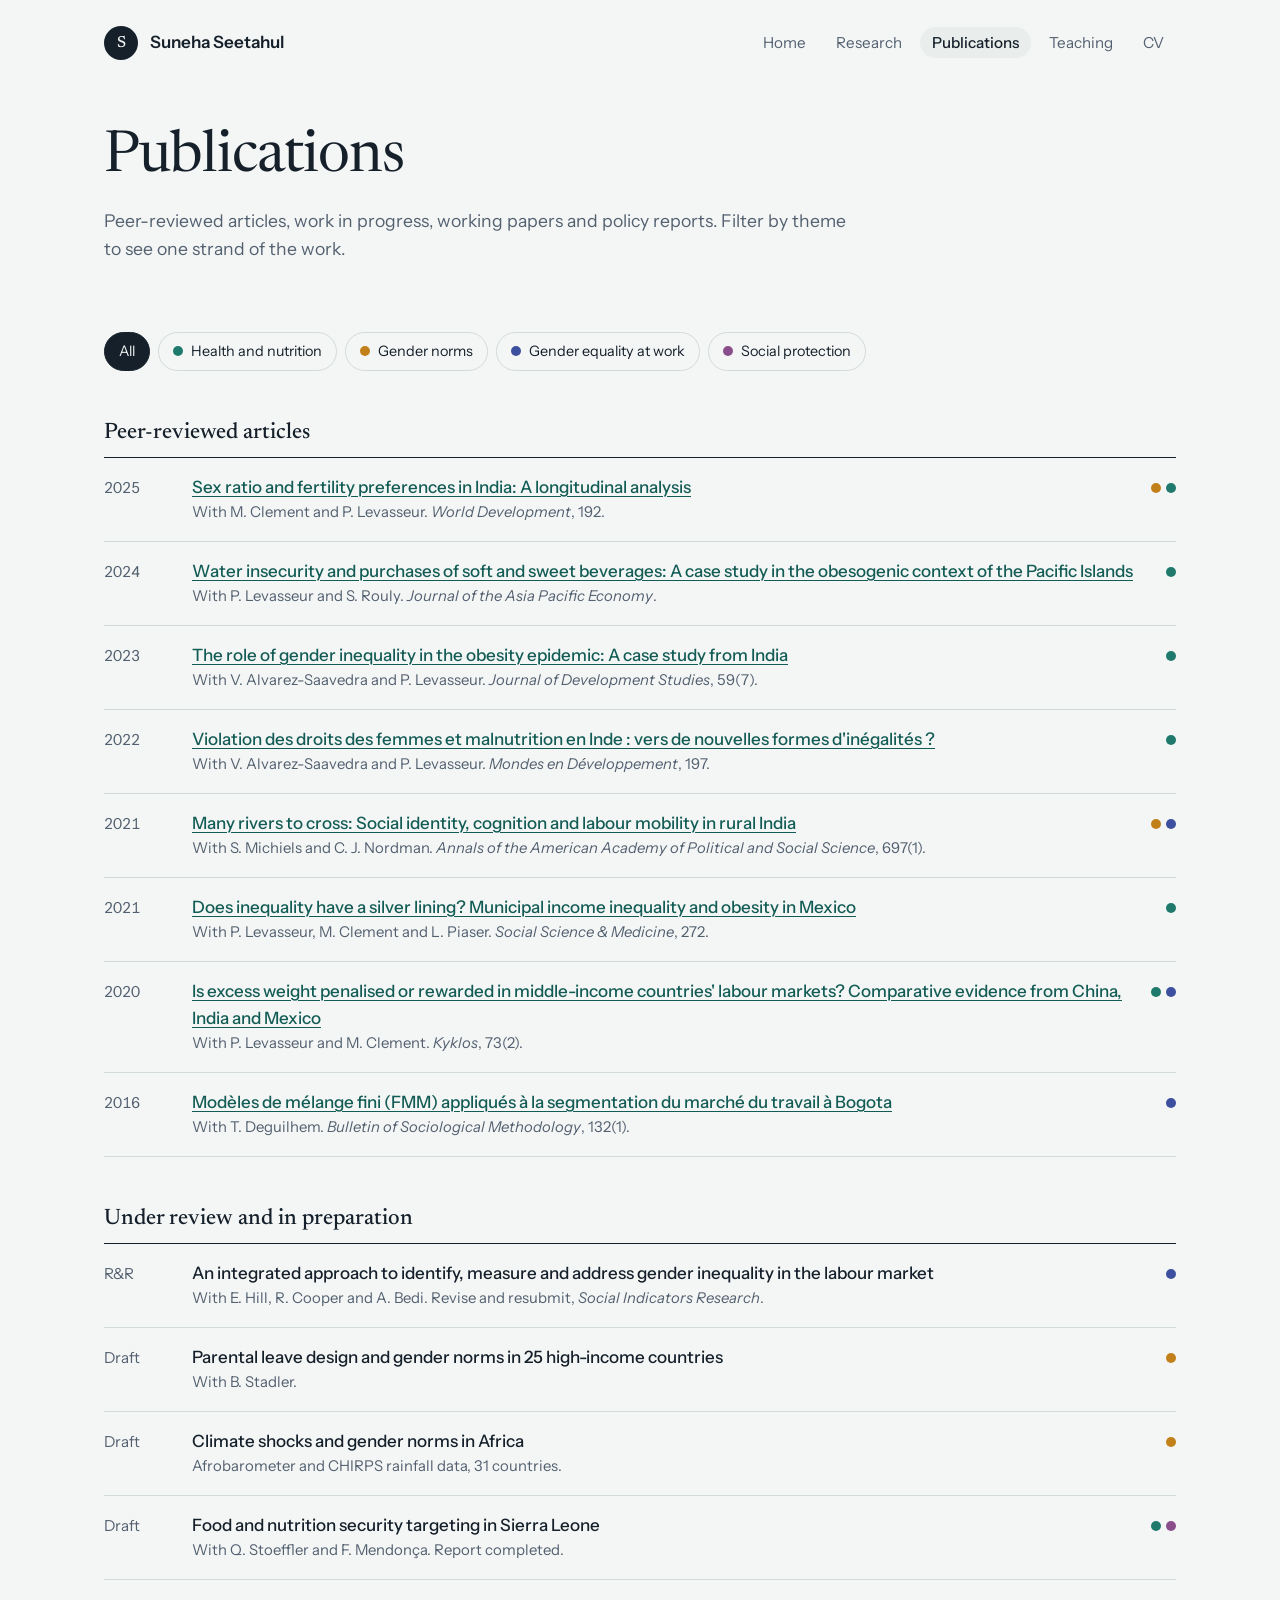
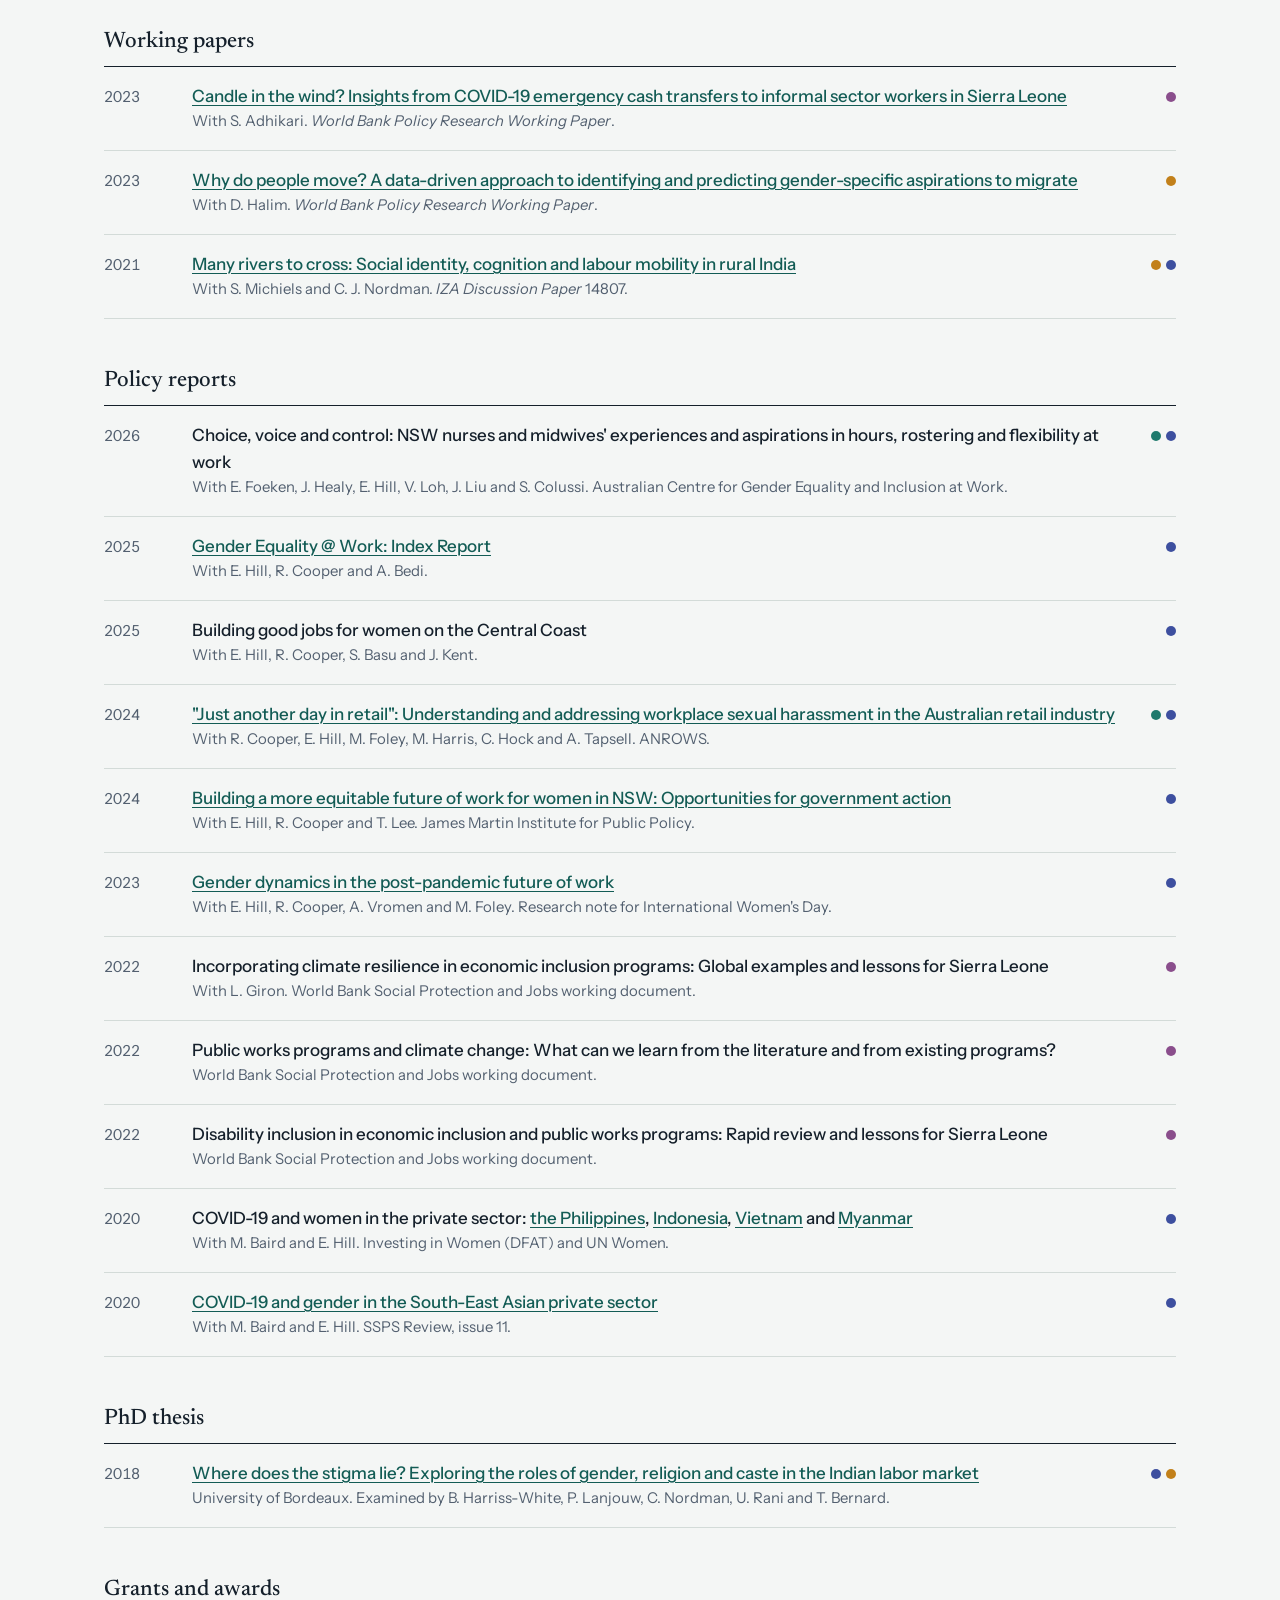
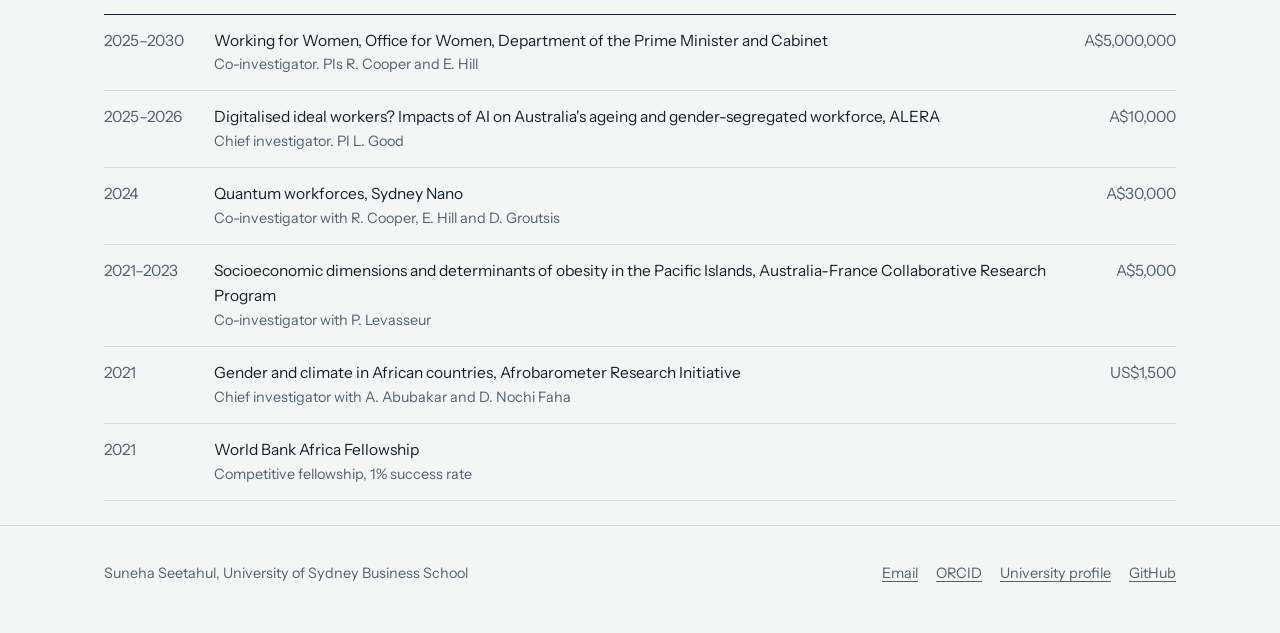
==== publications.html @ df7c5319 "Add files via upload" ====
<!doctype html>
<html lang="en-AU">
<head>
<meta charset="utf-8">
<meta name="viewport" content="width=device-width, initial-scale=1">
<title>Publications · Suneha Seetahul</title>
<meta name="description" content="Publications, working papers, policy reports and grants by Suneha Seetahul.">
<link rel="preconnect" href="https://fonts.googleapis.com">
<link rel="preconnect" href="https://fonts.gstatic.com" crossorigin>
<link href="https://fonts.googleapis.com/css2?family=Instrument+Sans:wght@400;500;600&family=Newsreader:opsz,wght@6..72,400;6..72,500&display=swap" rel="stylesheet">
<link rel="stylesheet" href="style.css">
</head>
<body>
<a class="skip" href="#main">Skip to content</a>

<header class="site">
  <div class="wrap">
    <a class="brand" href="index.html"><span class="mark">S</span>Suneha Seetahul</a>
    <nav class="main" aria-label="Main">
      <ul>
        <li><a href="index.html">Home</a></li>
        <li><a href="research.html">Research</a></li>
        <li><a href="publications.html" aria-current="page">Publications</a></li>
        <li><a href="teaching.html">Teaching</a></li>
        <li><a href="cv.pdf">CV</a></li>
      </ul>
    </nav>
  </div>
</header>

<main id="main">
  <div class="wrap page-head">
    <h1 class="display">Publications</h1>
    <p class="lede">Peer-reviewed articles, work in progress, working papers and policy reports. Filter by theme to see one strand of the work.</p>
  </div>

  <div class="wrap">
    <div class="filters pub-filter" role="group" aria-label="Filter publications by theme">
      <button type="button" data-theme="all" aria-pressed="true">All</button>
      <button type="button" class="t-health" data-theme="health" aria-pressed="false"><span class="theme-dot"></span>Health and nutrition</button>
      <button type="button" class="t-norms" data-theme="norms" aria-pressed="false"><span class="theme-dot"></span>Gender norms</button>
      <button type="button" class="t-work" data-theme="work" aria-pressed="false"><span class="theme-dot"></span>Gender equality at work</button>
      <button type="button" class="t-protection" data-theme="protection" aria-pressed="false"><span class="theme-dot"></span>Social protection</button>
    </div>

    <div class="pubgroup">
      <h2>Peer-reviewed articles</h2>
      <ol class="pubs">
        <li data-themes="norms health"><span class="yr">2025</span><span><a class="title" href="https://doi.org/10.1016/j.worlddev.2025.107046">Sex ratio and fertility preferences in India: A longitudinal analysis</a><span class="meta">With M. Clement and P. Levasseur. <span class="venue">World Development</span>, 192.</span></span><span class="tdots"></span></li>
        <li data-themes="health"><span class="yr">2024</span><span><a class="title" href="https://doi.org/10.1080/13547860.2024.2424652">Water insecurity and purchases of soft and sweet beverages: A case study in the obesogenic context of the Pacific Islands</a><span class="meta">With P. Levasseur and S. Rouly. <span class="venue">Journal of the Asia Pacific Economy</span>.</span></span><span class="tdots"></span></li>
        <li data-themes="health"><span class="yr">2023</span><span><a class="title" href="https://doi.org/10.1080/00220388.2023.2191778">The role of gender inequality in the obesity epidemic: A case study from India</a><span class="meta">With V. Alvarez-Saavedra and P. Levasseur. <span class="venue">Journal of Development Studies</span>, 59(7).</span></span><span class="tdots"></span></li>
        <li data-themes="health"><span class="yr">2022</span><span><a class="title" href="https://www.cairn.info/revue-mondes-en-developpement-2022-1-page-41.html">Violation des droits des femmes et malnutrition en Inde : vers de nouvelles formes d'inégalités ?</a><span class="meta">With V. Alvarez-Saavedra and P. Levasseur. <span class="venue">Mondes en Développement</span>, 197.</span></span><span class="tdots"></span></li>
        <li data-themes="norms work"><span class="yr">2021</span><span><a class="title" href="https://journals.sagepub.com/doi/full/10.1177/00027162211055990">Many rivers to cross: Social identity, cognition and labour mobility in rural India</a><span class="meta">With S. Michiels and C. J. Nordman. <span class="venue">Annals of the American Academy of Political and Social Science</span>, 697(1).</span></span><span class="tdots"></span></li>
        <li data-themes="health"><span class="yr">2021</span><span><a class="title" href="https://doi.org/10.1016/j.socscimed.2021.113710">Does inequality have a silver lining? Municipal income inequality and obesity in Mexico</a><span class="meta">With P. Levasseur, M. Clement and L. Piaser. <span class="venue">Social Science &amp; Medicine</span>, 272.</span></span><span class="tdots"></span></li>
        <li data-themes="health work"><span class="yr">2020</span><span><a class="title" href="https://doi.org/10.1111/kykl.12220">Is excess weight penalised or rewarded in middle-income countries' labour markets? Comparative evidence from China, India and Mexico</a><span class="meta">With P. Levasseur and M. Clement. <span class="venue">Kyklos</span>, 73(2).</span></span><span class="tdots"></span></li>
        <li data-themes="work"><span class="yr">2016</span><span><a class="title" href="https://journals.sagepub.com/doi/full/10.1177/0759106316662589">Modèles de mélange fini (FMM) appliqués à la segmentation du marché du travail à Bogota</a><span class="meta">With T. Deguilhem. <span class="venue">Bulletin of Sociological Methodology</span>, 132(1).</span></span><span class="tdots"></span></li>
      </ol>
    </div>

    <div class="pubgroup">
      <h2>Under review and in preparation</h2>
      <ol class="pubs">
        <li data-themes="work"><span class="yr">R&amp;R</span><span><span class="title">An integrated approach to identify, measure and address gender inequality in the labour market</span><span class="meta">With E. Hill, R. Cooper and A. Bedi. Revise and resubmit, <span class="venue">Social Indicators Research</span>.</span></span><span class="tdots"></span></li>
        <li data-themes="norms"><span class="yr">Draft</span><span><span class="title">Parental leave design and gender norms in 25 high-income countries</span><span class="meta">With B. Stadler.</span></span><span class="tdots"></span></li>
        <li data-themes="norms"><span class="yr">Draft</span><span><span class="title">Climate shocks and gender norms in Africa</span><span class="meta">Afrobarometer and CHIRPS rainfall data, 31 countries.</span></span><span class="tdots"></span></li>
        <li data-themes="health protection"><span class="yr">Draft</span><span><span class="title">Food and nutrition security targeting in Sierra Leone</span><span class="meta">With Q. Stoeffler and F. Mendonça. Report completed.</span></span><span class="tdots"></span></li>
      </ol>
    </div>

    <div class="pubgroup">
      <h2>Working papers</h2>
      <ol class="pubs">
        <li data-themes="protection"><span class="yr">2023</span><span><a class="title" href="https://openknowledge.worldbank.org/handle/10986/39269">Candle in the wind? Insights from COVID-19 emergency cash transfers to informal sector workers in Sierra Leone</a><span class="meta">With S. Adhikari. <span class="venue">World Bank Policy Research Working Paper</span>.</span></span><span class="tdots"></span></li>
        <li data-themes="norms"><span class="yr">2023</span><span><a class="title" href="https://openknowledge.worldbank.org/handle/10986/39335">Why do people move? A data-driven approach to identifying and predicting gender-specific aspirations to migrate</a><span class="meta">With D. Halim. <span class="venue">World Bank Policy Research Working Paper</span>.</span></span><span class="tdots"></span></li>
        <li data-themes="norms work"><span class="yr">2021</span><span><a class="title" href="https://www.iza.org/publications/dp/14807">Many rivers to cross: Social identity, cognition and labour mobility in rural India</a><span class="meta">With S. Michiels and C. J. Nordman. <span class="venue">IZA Discussion Paper</span> 14807.</span></span><span class="tdots"></span></li>
      </ol>
    </div>

    <div class="pubgroup">
      <h2>Policy reports</h2>
      <ol class="pubs">
        <li data-themes="health work"><span class="yr">2026</span><span><span class="title">Choice, voice and control: NSW nurses and midwives' experiences and aspirations in hours, rostering and flexibility at work</span><span class="meta">With E. Foeken, J. Healy, E. Hill, V. Loh, J. Liu and S. Colussi. Australian Centre for Gender Equality and Inclusion at Work.</span></span><span class="tdots"></span></li>
        <li data-themes="work"><span class="yr">2025</span><span><a class="title" href="https://doi.org/10.25910/e34w-8860">Gender Equality @ Work: Index Report</a><span class="meta">With E. Hill, R. Cooper and A. Bedi.</span></span><span class="tdots"></span></li>
        <li data-themes="work"><span class="yr">2025</span><span><span class="title">Building good jobs for women on the Central Coast</span><span class="meta">With E. Hill, R. Cooper, S. Basu and J. Kent.</span></span><span class="tdots"></span></li>
        <li data-themes="health work"><span class="yr">2024</span><span><a class="title" href="https://www.anrows.org.au/publication/just-another-day-in-retail-understanding-and-addressing-workplace-sexual-harassment-in-the-australian-retail-industry/">"Just another day in retail": Understanding and addressing workplace sexual harassment in the Australian retail industry</a><span class="meta">With R. Cooper, E. Hill, M. Foley, M. Harris, C. Hock and A. Tapsell. ANROWS.</span></span><span class="tdots"></span></li>
        <li data-themes="work"><span class="yr">2024</span><span><a class="title" href="https://jmi.org.au/wp-content/uploads/2024/03/Building-a-more-equitable-future-of-work-for-women-in-NSW.pdf">Building a more equitable future of work for women in NSW: Opportunities for government action</a><span class="meta">With E. Hill, R. Cooper and T. Lee. James Martin Institute for Public Policy.</span></span><span class="tdots"></span></li>
        <li data-themes="work"><span class="yr">2023</span><span><a class="title" href="https://ses.library.usyd.edu.au/handle/2123/30078.2">Gender dynamics in the post-pandemic future of work</a><span class="meta">With E. Hill, R. Cooper, A. Vromen and M. Foley. Research note for International Women's Day.</span></span><span class="tdots"></span></li>
        <li data-themes="protection"><span class="yr">2022</span><span><span class="title">Incorporating climate resilience in economic inclusion programs: Global examples and lessons for Sierra Leone</span><span class="meta">With L. Giron. World Bank Social Protection and Jobs working document.</span></span><span class="tdots"></span></li>
        <li data-themes="protection"><span class="yr">2022</span><span><span class="title">Public works programs and climate change: What can we learn from the literature and from existing programs?</span><span class="meta">World Bank Social Protection and Jobs working document.</span></span><span class="tdots"></span></li>
        <li data-themes="protection"><span class="yr">2022</span><span><span class="title">Disability inclusion in economic inclusion and public works programs: Rapid review and lessons for Sierra Leone</span><span class="meta">World Bank Social Protection and Jobs working document.</span></span><span class="tdots"></span></li>
        <li data-themes="work"><span class="yr">2020</span><span><span class="title">COVID-19 and women in the private sector: <a href="https://investinginwomen.asia/wp-content/uploads/2020/08/20200728-IW_UNW-Philippines-report_Final.pdf">the Philippines</a>, <a href="https://investinginwomen.asia/wp-content/uploads/2020/08/IW_UNW-Indonesia-report_Final.pdf">Indonesia</a>, <a href="https://investinginwomen.asia/wp-content/uploads/2020/08/IW-Vietnam-report_FinalV2_7AUG.pdf">Vietnam</a> and <a href="https://investinginwomen.asia/wp-content/uploads/2020/08/20200826-IW_UNW-Myanmar-report_Final.pdf">Myanmar</a></span><span class="meta">With M. Baird and E. Hill. Investing in Women (DFAT) and UN Women.</span></span><span class="tdots"></span></li>
        <li data-themes="work"><span class="yr">2020</span><span><a class="title" href="https://www.sydney.edu.au/content/dam/corporate/documents/faculty-of-arts-and-social-sciences/schools/ssps/ssps_magazine_issue_11_2020.pdf">COVID-19 and gender in the South-East Asian private sector</a><span class="meta">With M. Baird and E. Hill. SSPS Review, issue 11.</span></span><span class="tdots"></span></li>
      </ol>
    </div>

    <div class="pubgroup">
      <h2>PhD thesis</h2>
      <ol class="pubs">
        <li data-themes="work norms"><span class="yr">2018</span><span><a class="title" href="https://tel.archives-ouvertes.fr/tel-02076981/document">Where does the stigma lie? Exploring the roles of gender, religion and caste in the Indian labor market</a><span class="meta">University of Bordeaux. Examined by B. Harriss-White, P. Lanjouw, C. Nordman, U. Rani and T. Bernard.</span></span><span class="tdots"></span></li>
      </ol>
    </div>

    <div class="pubgroup" id="grants">
      <h2>Grants and awards</h2>
      <table class="grants">
        <tbody>
          <tr><td class="yr">2025–2030</td><td>Working for Women, Office for Women, Department of the Prime Minister and Cabinet<span class="role">Co-investigator. PIs R. Cooper and E. Hill</span></td><td>A$5,000,000</td></tr>
          <tr><td class="yr">2025–2026</td><td>Digitalised ideal workers? Impacts of AI on Australia's ageing and gender-segregated workforce, ALERA<span class="role">Chief investigator. PI L. Good</span></td><td>A$10,000</td></tr>
          <tr><td class="yr">2024</td><td>Quantum workforces, Sydney Nano<span class="role">Co-investigator with R. Cooper, E. Hill and D. Groutsis</span></td><td>A$30,000</td></tr>
          <tr><td class="yr">2021–2023</td><td>Socioeconomic dimensions and determinants of obesity in the Pacific Islands, Australia-France Collaborative Research Program<span class="role">Co-investigator with P. Levasseur</span></td><td>A$5,000</td></tr>
          <tr><td class="yr">2021</td><td>Gender and climate in African countries, Afrobarometer Research Initiative<span class="role">Chief investigator with A. Abubakar and D. Nochi Faha</span></td><td>US$1,500</td></tr>
          <tr><td class="yr">2021</td><td>World Bank Africa Fellowship<span class="role">Competitive fellowship, 1% success rate</span></td><td></td></tr>
        </tbody>
      </table>
    </div>
  </div>
</main>

<footer class="site">
  <div class="wrap">
    <span>Suneha Seetahul, University of Sydney Business School</span>
    <ul>
      <li><a href="mailto:suneha.seetahul@sydney.edu.au">Email</a></li>
      <li><a href="https://orcid.org/0000-0003-4393-0550">ORCID</a></li>
      <li><a href="https://profiles.sydney.edu.au/suneha.seetahul/">University profile</a></li>
      <li><a href="https://github.com/sunehaseetahul">GitHub</a></li>
    </ul>
  </div>
</footer>

<script>
(function () {
  document.querySelectorAll("ol.pubs li").forEach(function (li) {
    var box = li.querySelector(".tdots");
    (li.getAttribute("data-themes") || "").split(" ").forEach(function (t) {
      if (!t) return;
      var d = document.createElement("span");
      d.className = "theme-dot t-" + t;
      d.title = t;
      box.appendChild(d);
    });
  });
  var buttons = document.querySelectorAll(".pub-filter button");
  buttons.forEach(function (b) {
    b.addEventListener("click", function () {
      var theme = b.getAttribute("data-theme");
      buttons.forEach(function (o) { o.setAttribute("aria-pressed", String(o === b)); });
      document.querySelectorAll("ol.pubs li").forEach(function (li) {
        var show = theme === "all" || (" " + li.getAttribute("data-themes") + " ").indexOf(" " + theme + " ") > -1;
        li.hidden = !show;
      });
      document.querySelectorAll(".pubgroup").forEach(function (g) {
        var list = g.querySelector("ol.pubs");
        if (!list) return;
        g.hidden = !list.querySelector("li:not([hidden])");
      });
    });
  });
})();
</script>
</body>
</html>
---- style.css ----
/* Suneha Seetahul: shared styles */
:root {
  --paper: #F4F6F5;
  --paper-2: #E9EEEC;
  --ink: #15202B;
  --slate: #536070;
  --rule: #D3DBD8;
  --land: #DCE3E0;
  --land-hi: #C6D3CE;
  --link: #135C55;
  --health: #1F7A6D;
  --norms: #C2801A;
  --work: #3D4F9F;
  --protection: #8A4E8C;
  --serif: "Newsreader", Georgia, serif;
  --sans: "Instrument Sans", system-ui, sans-serif;
  color-scheme: light;
}
@media (prefers-color-scheme: dark) {
  :root:not([data-theme="light"]) {
    --paper: #10171C;
    --paper-2: #18232A;
    --ink: #E5ECEA;
    --slate: #9AA8AF;
    --rule: #2A373E;
    --land: #223038;
    --land-hi: #2E4048;
    --link: #74C7BC;
    --health: #4FB3A3;
    --norms: #E3A64A;
    --work: #8C9DE6;
    --protection: #C08AC2;
    color-scheme: dark;
  }
}

* { box-sizing: border-box; }
html { scroll-behavior: smooth; }
@media (prefers-reduced-motion: reduce) { html { scroll-behavior: auto; } }
body {
  margin: 0;
  background: var(--paper);
  color: var(--ink);
  font: 400 1.0625rem/1.6 var(--sans);
  -webkit-font-smoothing: antialiased;
}
img { max-width: 100%; display: block; }
a { color: var(--link); text-underline-offset: 3px; text-decoration-thickness: 1px; }
a:hover { text-decoration-thickness: 2px; }
:focus-visible { outline: 2px solid var(--link); outline-offset: 3px; border-radius: 2px; }
.wrap { max-width: 1120px; margin: 0 auto; padding-left: 24px; padding-right: 24px; }
.skip { position: absolute; left: -999px; }
.skip:focus { left: 16px; top: 12px; background: var(--paper); padding: 6px 10px; z-index: 10; }

/* Header */
header.site { padding-top: 26px; padding-bottom: 26px; }
header.site .wrap { display: flex; justify-content: space-between; align-items: center; gap: 16px; flex-wrap: wrap; }
.brand { display: flex; align-items: center; gap: 12px; color: var(--ink); text-decoration: none; font-weight: 600; }
.brand .mark {
  width: 34px; height: 34px; border-radius: 50%;
  display: grid; place-items: center;
  font: 500 1rem/1 var(--serif); color: var(--paper); background: var(--ink);
}
nav.main ul { list-style: none; margin: 0; padding: 0; display: flex; gap: 6px; flex-wrap: wrap; }
nav.main a {
  color: var(--slate); text-decoration: none; font-size: 0.95rem;
  padding: 6px 12px; border-radius: 999px;
}
nav.main a:hover { color: var(--ink); background: var(--paper-2); }
nav.main a[aria-current="page"] { color: var(--ink); background: var(--paper-2); font-weight: 500; }

/* Type */
h1, h2, h3 { margin: 0; }
.display {
  font: 400 clamp(2.1rem, 4.8vw, 3.6rem)/1.1 var(--serif);
  letter-spacing: -0.015em;
}
h2.section-title { font: 500 clamp(1.6rem, 2.6vw, 2.1rem)/1.2 var(--serif); letter-spacing: -0.01em; }
.lede { color: var(--slate); max-width: 62ch; margin: 10px 0 0; }
section.block { padding-top: 72px; padding-bottom: 72px; }
section.block + section.block { border-top: 1px solid var(--rule); }

/* Page head (inner pages) */
.page-head { padding-top: 40px; padding-bottom: 40px; }
.page-head .display { max-width: 22ch; }
.page-head .lede { margin-top: 18px; font-size: 1.1rem; }

/* Hero */
.hero { display: grid; grid-template-columns: minmax(0, 1.5fr) minmax(0, 1fr); gap: 56px; align-items: center; padding-top: 40px; padding-bottom: 56px; }
.hero .display { max-width: 19ch; }
.hero .intro { color: var(--slate); max-width: 58ch; margin: 26px 0 0; }
.hero .intro strong { color: var(--ink); font-weight: 500; }
.actions { display: flex; flex-wrap: wrap; gap: 12px; margin-top: 28px; }
.btn {
  display: inline-block; text-decoration: none; font-weight: 500; font-size: 0.95rem;
  padding: 10px 18px; border-radius: 999px; border: 1px solid var(--ink); color: var(--ink);
}
.btn.solid { background: var(--ink); color: var(--paper); }
.btn:hover { text-decoration: none; background: var(--paper-2); }
.btn.solid:hover { background: var(--link); border-color: var(--link); }

.portrait { position: relative; justify-self: end; width: 100%; max-width: 360px; }
.portrait .frame {
  aspect-ratio: 4 / 5; border-radius: 180px 180px 18px 18px; overflow: hidden;
  background: var(--paper-2); position: relative;
}
.portrait img { width: 100%; height: 100%; object-fit: cover; }
.portrait .fallback {
  position: absolute; inset: 0; display: grid; place-items: center;
  font: 400 5rem/1 var(--serif); color: var(--slate);
}
.portrait .tag {
  position: absolute; left: -22px; bottom: 28px; background: var(--paper); border: 1px solid var(--rule);
  border-radius: 12px; padding: 10px 14px; font-size: 0.85rem; line-height: 1.4; max-width: 230px;
  box-shadow: 0 8px 24px -12px rgba(21, 32, 43, 0.35);
}
.portrait .tag b { display: block; font-weight: 600; }

/* Theme keys */
.theme-dot { width: 10px; height: 10px; border-radius: 50%; display: inline-block; flex: none; }
.t-health { --c: var(--health); }
.t-norms { --c: var(--norms); }
.t-work { --c: var(--work); }
.t-protection { --c: var(--protection); }
.theme-dot { background: var(--c); }

/* Map */
.map-head { display: flex; justify-content: space-between; align-items: end; gap: 24px; flex-wrap: wrap; }
.filters { display: flex; flex-wrap: wrap; gap: 8px; margin-top: 28px; }
.filters button {
  font: inherit; font-size: 0.9rem; cursor: pointer; color: var(--ink);
  background: transparent; border: 1px solid var(--rule); border-radius: 999px;
  padding: 7px 14px; display: inline-flex; align-items: center; gap: 8px;
}
.filters button:hover { border-color: var(--c, var(--ink)); }
.filters button[aria-pressed="true"] { background: var(--c, var(--ink)); border-color: var(--c, var(--ink)); color: var(--paper); }
.filters button[aria-pressed="true"] .theme-dot { background: var(--paper); }

.map-wrap { position: relative; margin-top: 20px; }
.map { width: 100%; height: auto; display: block; overflow: visible; }
.map .land { fill: var(--land); }
.map .africa { fill: var(--land-hi); transition: fill .3s; }
.map[data-active="norms"] .africa { fill: color-mix(in srgb, var(--norms) 28%, var(--land)); }
.map .place { cursor: pointer; transition: opacity .25s; }
.map .place .core { fill: var(--c); stroke: var(--paper); stroke-width: 2; }
.map .place .ring { fill: none; stroke: var(--c2, transparent); stroke-width: 2.5; }
.map .place .halo { fill: var(--c); opacity: 0; transition: opacity .25s; }
.map .place:hover .halo, .map .place.is-selected .halo, .map .place:focus-visible .halo { opacity: .22; }
.map .place:focus-visible { outline: none; }
.map .place text { font: 500 12px var(--sans); fill: var(--ink); paint-order: stroke; stroke: var(--paper); stroke-width: 4px; stroke-linejoin: round; }
.map[data-active] .place:not(.on) { opacity: .18; }

.map-caption {
  display: grid; grid-template-columns: minmax(0, 1fr) auto; gap: 16px; align-items: start;
  border-top: 1px solid var(--ink); margin-top: 18px; padding-top: 16px; min-height: 96px;
}
.map-caption h3 { font: 500 1.3rem/1.25 var(--serif); }
.map-caption p { margin: 4px 0 0; color: var(--slate); max-width: 70ch; }
.map-caption .tags { display: flex; gap: 6px; flex-wrap: wrap; justify-content: end; }
.chip { font-size: 0.8rem; padding: 2px 10px; border-radius: 999px; background: color-mix(in srgb, var(--c) 16%, transparent); color: var(--ink); white-space: nowrap; }

/* Theme list (home) */
.themes { display: grid; grid-template-columns: repeat(2, minmax(0, 1fr)); gap: 0 48px; margin-top: 36px; }
.themes a.theme {
  display: grid; grid-template-columns: 6px 1fr; gap: 18px; padding: 22px 0;
  border-top: 1px solid var(--rule); text-decoration: none; color: var(--ink);
}
.themes a.theme .bar { background: var(--c); border-radius: 3px; }
.themes a.theme h3 { font: 500 1.3rem/1.25 var(--serif); }
.themes a.theme p { margin: 6px 0 0; color: var(--slate); font-size: 0.97rem; }
.themes a.theme:hover h3 { color: var(--c); }

/* Figures strip */
.figures { display: grid; grid-template-columns: repeat(4, minmax(0, 1fr)); gap: 32px; margin-top: 36px; }
.figures div { border-top: 2px solid var(--ink); padding-top: 14px; }
.figures b { display: block; font: 400 2.4rem/1.05 var(--serif); letter-spacing: -0.01em; }
.figures span { display: block; color: var(--slate); font-size: 0.93rem; margin-top: 8px; }

/* Impact */
.impact { display: grid; grid-template-columns: repeat(2, minmax(0, 1fr)); gap: 0 48px; margin-top: 28px; }
.impact div { padding: 18px 0; border-top: 1px solid var(--rule); }
.impact h3 { font-size: 1rem; font-weight: 600; }
.impact p { margin: 4px 0 0; color: var(--slate); font-size: 0.97rem; }

/* Research page */
.rtheme { display: grid; grid-template-columns: 320px minmax(0, 1fr); gap: 48px; padding-top: 56px; padding-bottom: 56px; border-top: 1px solid var(--rule); scroll-margin-top: 20px; }
.rtheme .side { position: sticky; top: 24px; align-self: start; }
.rtheme .label { display: flex; align-items: center; gap: 10px; color: var(--c); font-weight: 600; font-size: 0.92rem; }
.rtheme h2 { font: 500 1.75rem/1.2 var(--serif); margin-top: 10px; }
.rtheme .question { color: var(--slate); margin: 12px 0 0; }
.rtheme .places { margin-top: 14px; font-size: 0.9rem; color: var(--slate); }
.rtheme .desc { margin: 0 0 24px; max-width: 64ch; }

ul.works { list-style: none; margin: 0; padding: 0; }
ul.works li { padding: 14px 0 14px 18px; border-left: 2px solid var(--rule); position: relative; }
ul.works li:hover { border-left-color: var(--c); }
.wt { font-weight: 500; display: block; }
.wt a { color: var(--ink); text-decoration: none; }
.wt a:hover { color: var(--link); text-decoration: underline; }
.wm { color: var(--slate); font-size: 0.93rem; display: block; }
.status {
  display: inline-block; font-size: 0.78rem; font-weight: 500; color: var(--ink);
  background: color-mix(in srgb, var(--c, var(--link)) 16%, transparent);
  padding: 1px 9px; border-radius: 999px; margin-left: 6px; vertical-align: 2px; white-space: nowrap;
}

/* Publications */
.pubgroup { margin-top: 48px; }
.pubgroup:first-child { margin-top: 0; }
.pubgroup h2 { font: 500 1.4rem/1.25 var(--serif); padding-bottom: 10px; border-bottom: 1px solid var(--ink); }
ol.pubs { list-style: none; margin: 0; padding: 0; }
ol.pubs li { display: grid; grid-template-columns: 70px minmax(0, 1fr) auto; gap: 18px; padding: 16px 0; border-bottom: 1px solid var(--rule); align-items: baseline; }
ol.pubs .yr { color: var(--slate); font-variant-numeric: tabular-nums; font-size: 0.95rem; }
ol.pubs .title { font-weight: 500; }
ol.pubs .meta { display: block; color: var(--slate); font-size: 0.93rem; }
ol.pubs .venue { font-style: italic; }
ol.pubs .tdots { display: flex; gap: 5px; padding-top: 6px; }
.pub-filter { display: flex; flex-wrap: wrap; gap: 8px; margin-bottom: 40px; }

/* Grants table */
table.grants { width: 100%; border-collapse: collapse; font-size: 0.97rem; }
table.grants td { padding: 14px 16px 14px 0; border-bottom: 1px solid var(--rule); vertical-align: top; }
table.grants td:last-child { padding-right: 0; text-align: right; white-space: nowrap; color: var(--slate); }
table.grants .yr { color: var(--slate); white-space: nowrap; width: 110px; }
table.grants .role { color: var(--slate); display: block; font-size: 0.9rem; }

/* Teaching */
.tgrid { display: grid; grid-template-columns: repeat(3, minmax(0, 1fr)); gap: 40px; }
.tgrid h2 { font: 500 1.35rem/1.25 var(--serif); padding-bottom: 10px; border-bottom: 1px solid var(--ink); margin-bottom: 6px; }
.tlist { list-style: none; margin: 0; padding: 0; }
.tlist li { padding: 14px 0; border-bottom: 1px solid var(--rule); }
.tlist b { font-weight: 500; display: block; }
.tlist span { color: var(--slate); font-size: 0.93rem; display: block; }

/* Footer */
footer.site { border-top: 1px solid var(--rule); padding-top: 36px; padding-bottom: 48px; margin-top: 24px; }
footer.site .wrap { display: flex; justify-content: space-between; gap: 24px; flex-wrap: wrap; color: var(--slate); font-size: 0.9rem; }
footer.site a { color: var(--slate); }
footer.site ul { list-style: none; margin: 0; padding: 0; display: flex; gap: 18px; flex-wrap: wrap; }

/* Responsive */
@media (max-width: 900px) {
  .hero { grid-template-columns: 1fr; gap: 40px; }
  .portrait { justify-self: start; max-width: 300px; }
  .rtheme { grid-template-columns: 1fr; gap: 20px; }
  .rtheme .side { position: static; }
  .themes, .impact { grid-template-columns: 1fr; }
  .figures { grid-template-columns: repeat(2, minmax(0, 1fr)); }
  .tgrid { grid-template-columns: 1fr; }
}
@media (max-width: 560px) {
  .wrap { padding-left: 16px; padding-right: 16px; }
  section.block { padding-top: 52px; padding-bottom: 52px; }
  .portrait .tag { left: 12px; }
  .map .place text { display: none; }
  .map .place .core { r: 13px; stroke-width: 3; }
  .map .place .ring { r: 19px; stroke-width: 4; }
  .map .place .halo { r: 30px; }
  .portrait { max-width: 220px; }
  .map-caption { grid-template-columns: 1fr; }
  .map-caption .tags { justify-content: start; }
  ol.pubs li { grid-template-columns: 1fr; gap: 4px; }
  ol.pubs .tdots { padding-top: 0; }
  table.grants td:last-child { white-space: normal; }
  table.grants .yr { width: auto; }
}
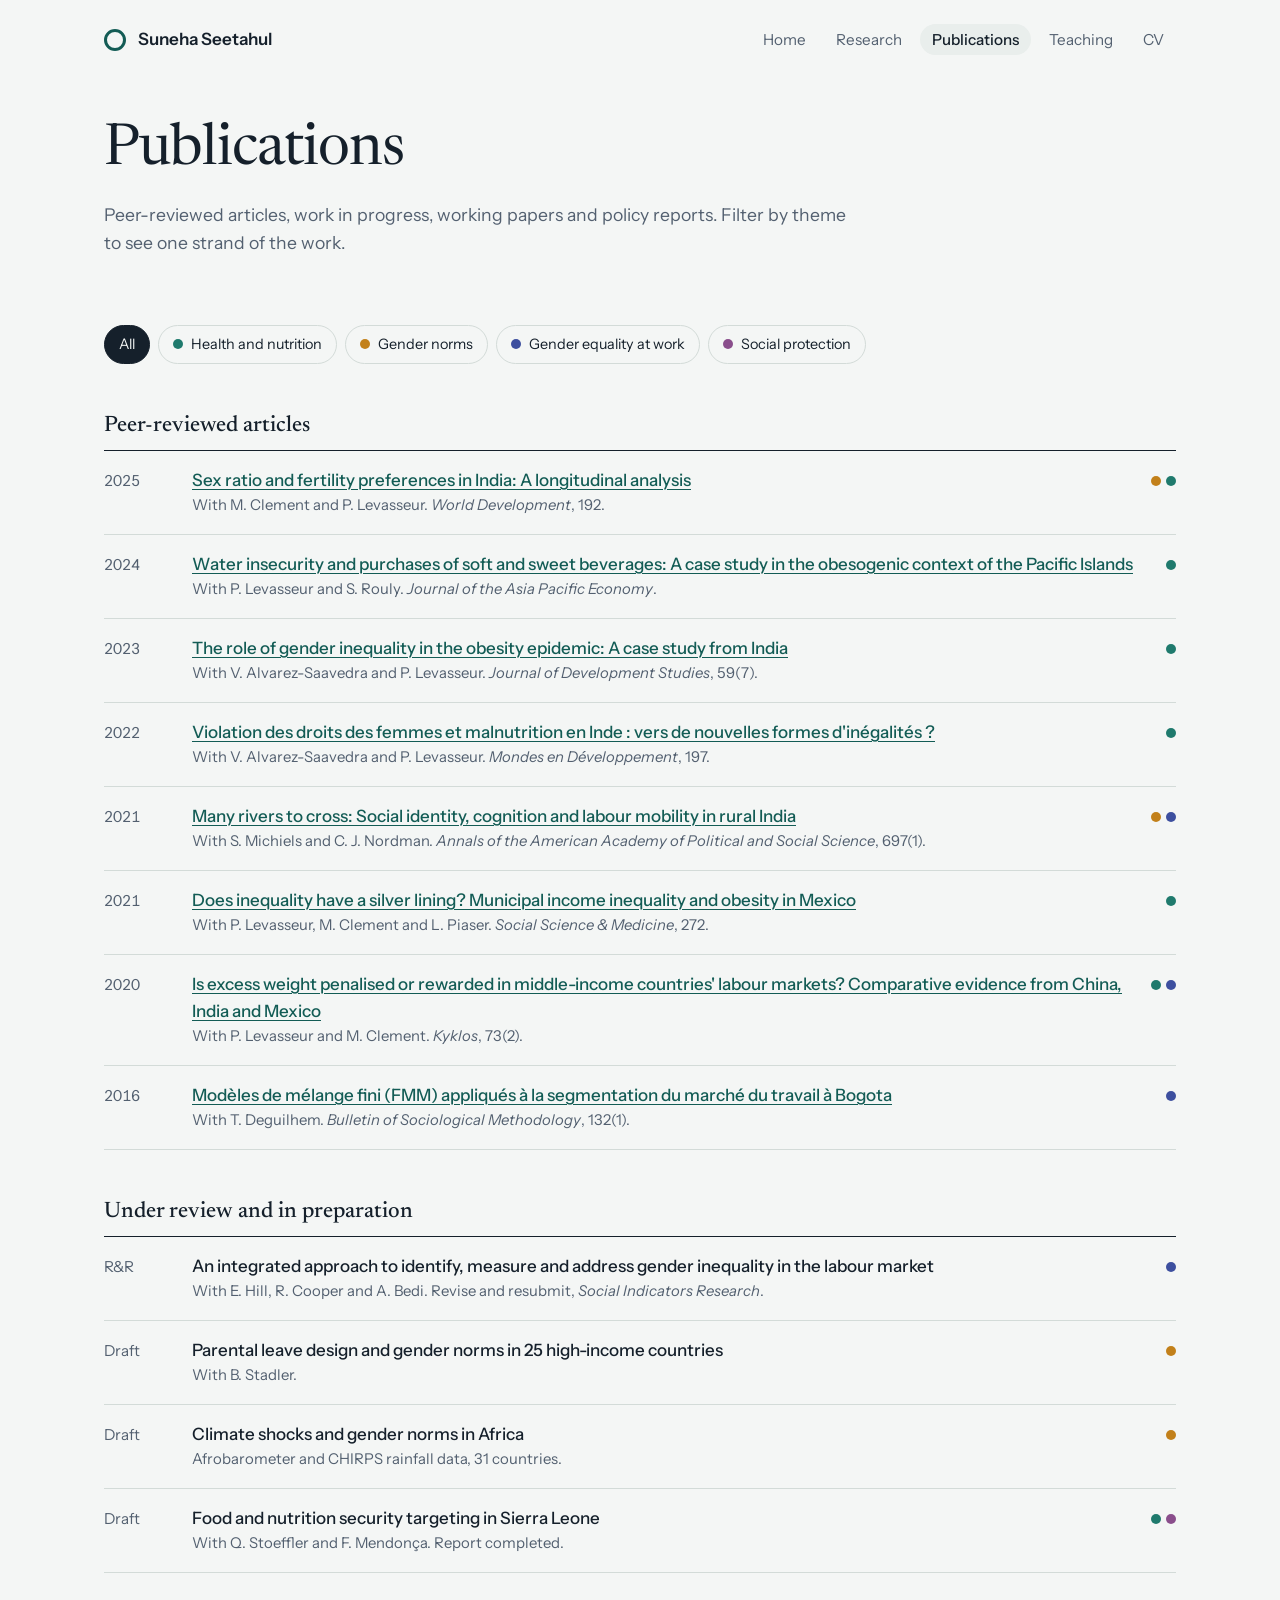
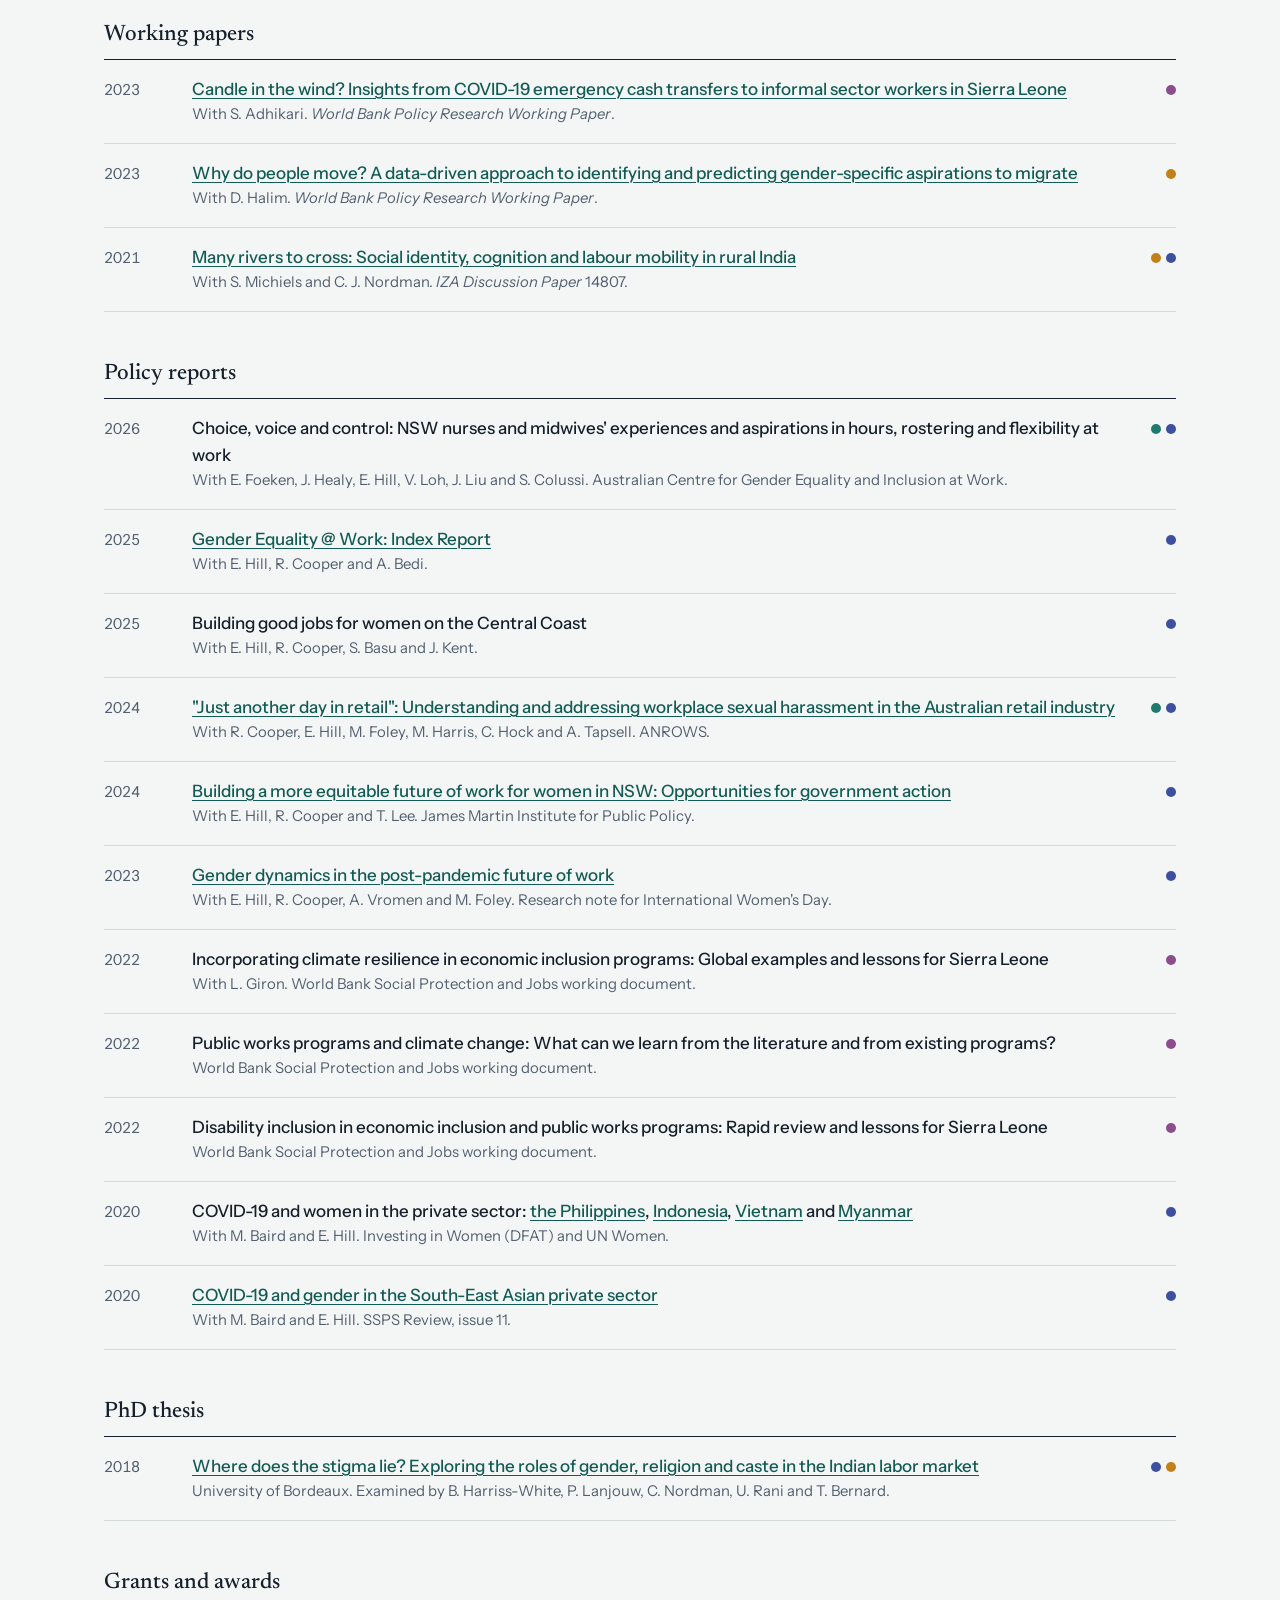
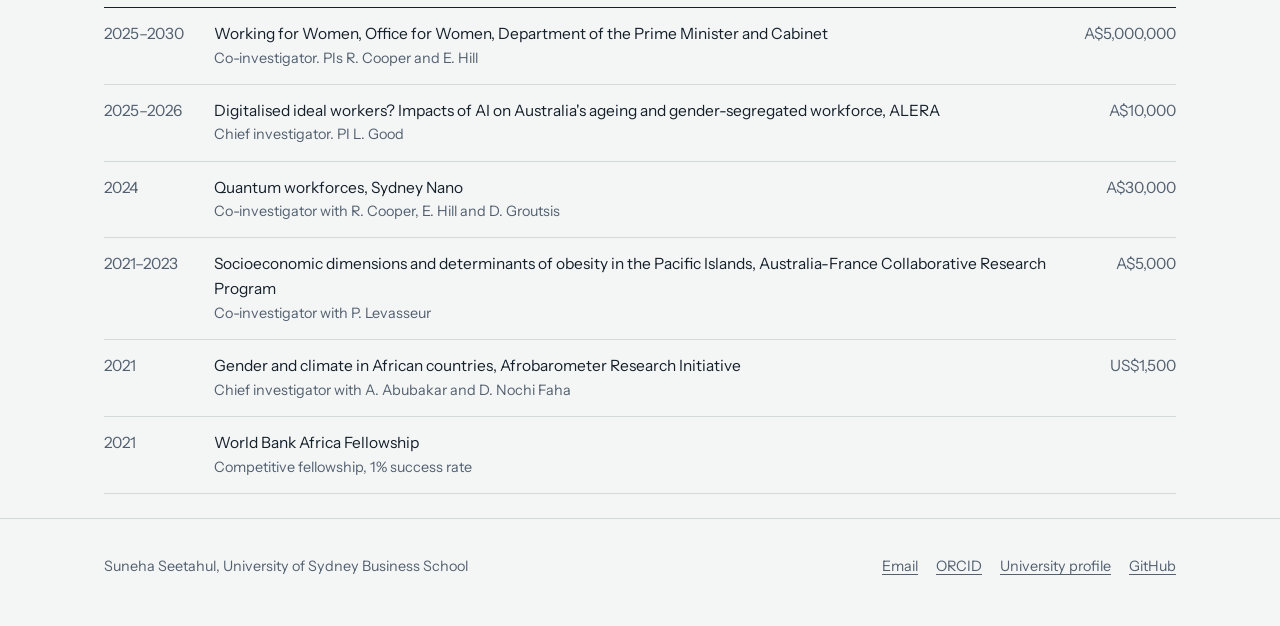
==== commit 730b6f07: "Add files via upload" ====
--- a/publications.html
+++ b/publications.html
@@ -15,7 +15,7 @@
 
 <header class="site">
   <div class="wrap">
-    <a class="brand" href="index.html"><span class="mark">S</span>Suneha Seetahul</a>
+    <a class="brand" href="index.html"><span class="mark" aria-hidden="true"></span>Suneha Seetahul</a>
     <nav class="main" aria-label="Main">
       <ul>
         <li><a href="index.html">Home</a></li>
--- a/style.css
+++ b/style.css
@@ -57,9 +57,8 @@
 header.site .wrap { display: flex; justify-content: space-between; align-items: center; gap: 16px; flex-wrap: wrap; }
 .brand { display: flex; align-items: center; gap: 12px; color: var(--ink); text-decoration: none; font-weight: 600; }
 .brand .mark {
-  width: 34px; height: 34px; border-radius: 50%;
-  display: grid; place-items: center;
-  font: 500 1rem/1 var(--serif); color: var(--paper); background: var(--ink);
+  width: 22px; height: 22px; border-radius: 50%;
+  border: 3px solid var(--link); background: transparent; flex: none;
 }
 nav.main ul { list-style: none; margin: 0; padding: 0; display: flex; gap: 6px; flex-wrap: wrap; }
 nav.main a {
@@ -115,6 +114,17 @@
   box-shadow: 0 8px 24px -12px rgba(21, 32, 43, 0.35);
 }
 .portrait .tag b { display: block; font-weight: 600; }
+
+/* Bio (home) */
+.bio { display: grid; grid-template-columns: 240px minmax(0, 1fr); gap: 48px; align-items: start; padding-top: 32px; padding-bottom: 56px; }
+.bio .portrait { margin: 0; max-width: 240px; justify-self: start; }
+.bio .portrait .frame { border-radius: 120px 120px 14px 14px; }
+.bio .portrait .fallback { font-size: 3.6rem; }
+.bio h1 { font: 500 2rem/1.15 var(--serif); letter-spacing: -0.01em; }
+.bio .role { color: var(--slate); margin: 8px 0 22px; font-size: 0.98rem; line-height: 1.5; }
+.bio-text { max-width: 64ch; }
+.bio-text p { margin: 0 0 14px; }
+.bio-links { display: flex; flex-wrap: wrap; gap: 8px 20px; margin-top: 20px !important; font-size: 0.95rem; }
 
 /* Theme keys */
 .theme-dot { width: 10px; height: 10px; border-radius: 50%; display: inline-block; flex: none; }
@@ -170,6 +180,19 @@
 .themes a.theme p { margin: 6px 0 0; color: var(--slate); font-size: 0.97rem; }
 .themes a.theme:hover h3 { color: var(--c); }
 
+/* Venn (home) */
+.venn-block { display: grid; grid-template-columns: minmax(0, 1fr) minmax(0, 1fr); gap: 56px; align-items: center; }
+.venn-list { list-style: none; margin: 28px 0 0; padding: 0; }
+.venn-list a { display: grid; grid-template-columns: 10px 1fr; gap: 14px; align-items: baseline; padding: 14px 0; border-top: 1px solid var(--rule); text-decoration: none; color: var(--slate); font-size: 0.95rem; }
+.venn-list a b { display: block; color: var(--ink); font-weight: 500; font-size: 1.02rem; margin-bottom: 2px; }
+.venn-list a.hot b, .venn-list a:hover b { color: var(--c); }
+.venn { width: 100%; height: auto; display: block; overflow: visible; }
+.venn .vc circle { fill: var(--c); fill-opacity: .13; stroke: var(--c); stroke-width: 2; transition: fill-opacity .25s; }
+.venn .vc.hot circle, .venn .vc:hover circle, .venn .vc:focus-visible circle { fill-opacity: .3; }
+.venn .vc:focus-visible { outline: none; }
+.venn .vc text { font: 600 14px var(--sans); fill: var(--ink); text-anchor: middle; }
+.venn .venn-centre { font: 500 17px var(--serif); fill: var(--ink); text-anchor: middle; }
+
 /* Figures strip */
 .figures { display: grid; grid-template-columns: repeat(4, minmax(0, 1fr)); gap: 32px; margin-top: 36px; }
 .figures div { border-top: 2px solid var(--ink); padding-top: 14px; }
@@ -243,6 +266,10 @@
   .hero { grid-template-columns: 1fr; gap: 40px; }
   .portrait { justify-self: start; max-width: 300px; }
   .rtheme { grid-template-columns: 1fr; gap: 20px; }
+  .bio { grid-template-columns: 1fr; gap: 28px; }
+  .venn-block { grid-template-columns: 1fr; gap: 24px; }
+  .venn { max-width: 440px; margin: 0 auto; }
+  .bio .portrait { max-width: 180px; }
   .rtheme .side { position: static; }
   .themes, .impact { grid-template-columns: 1fr; }
   .figures { grid-template-columns: repeat(2, minmax(0, 1fr)); }
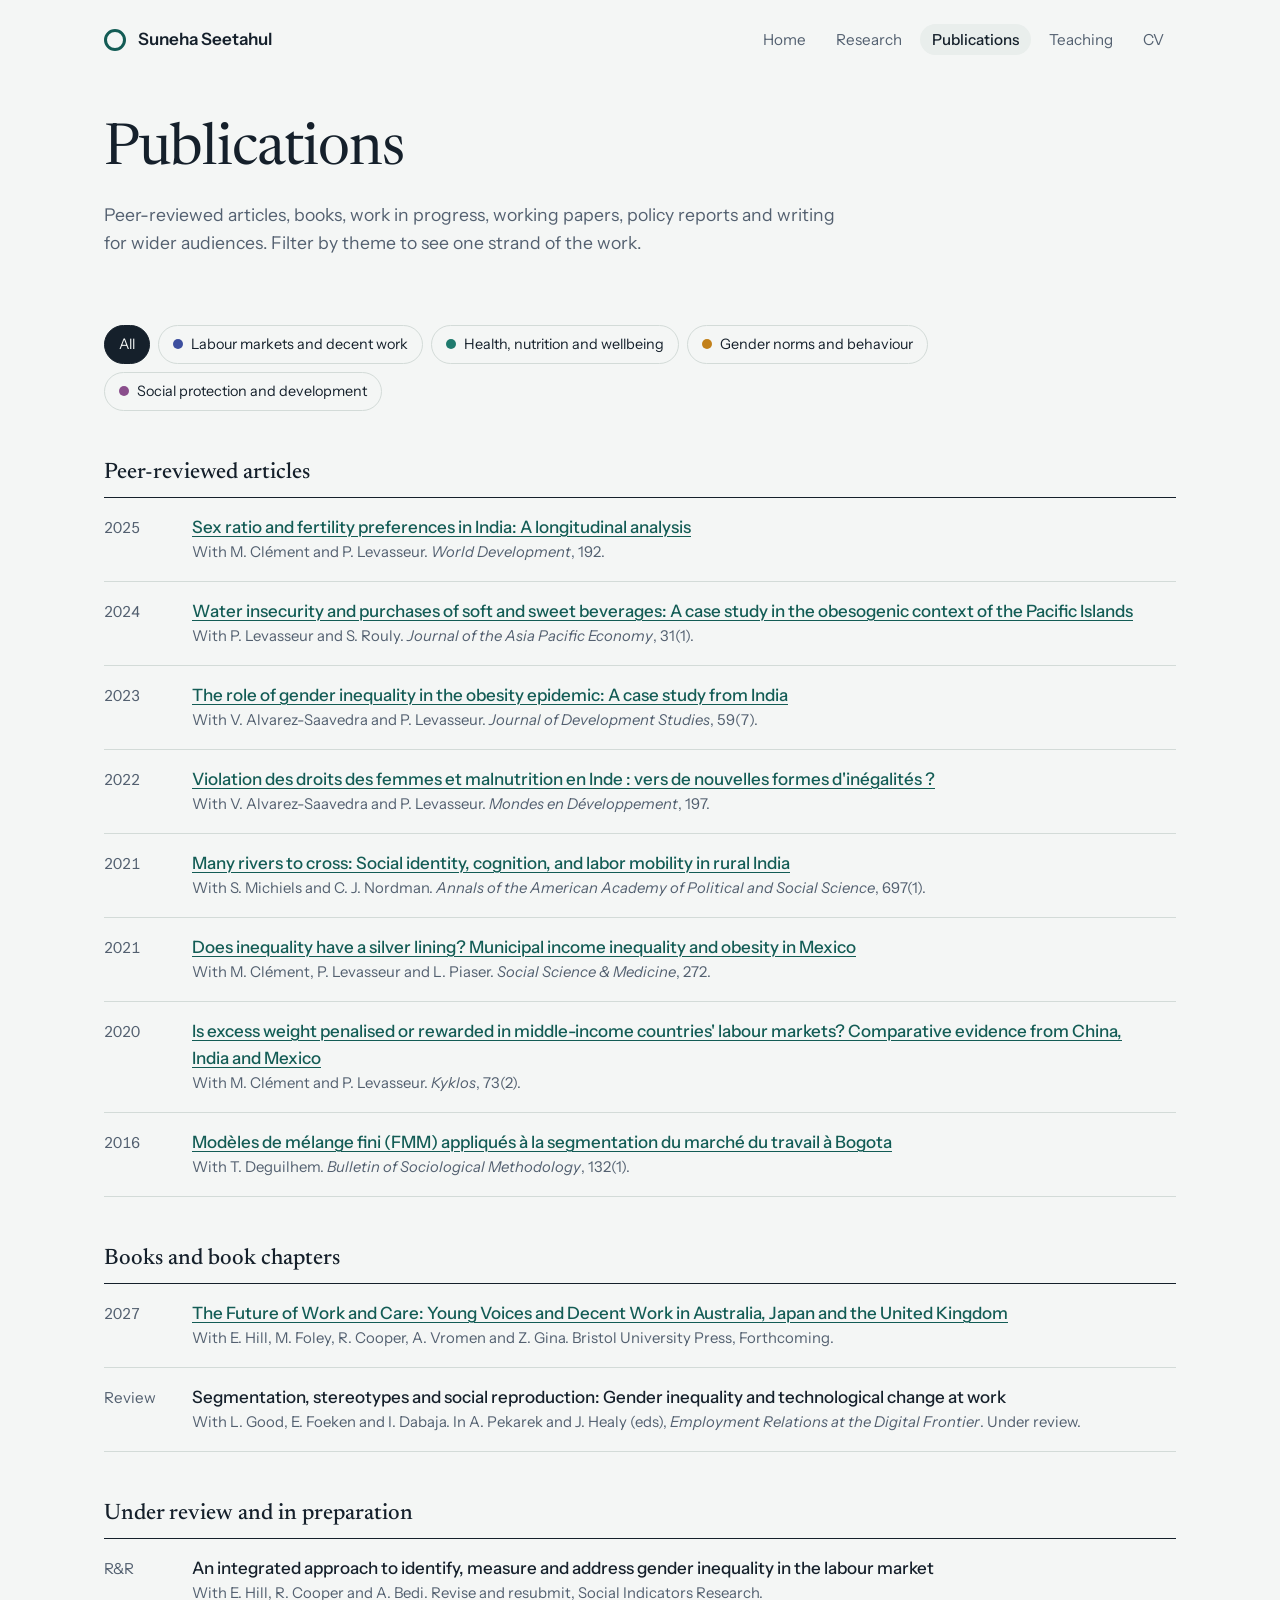
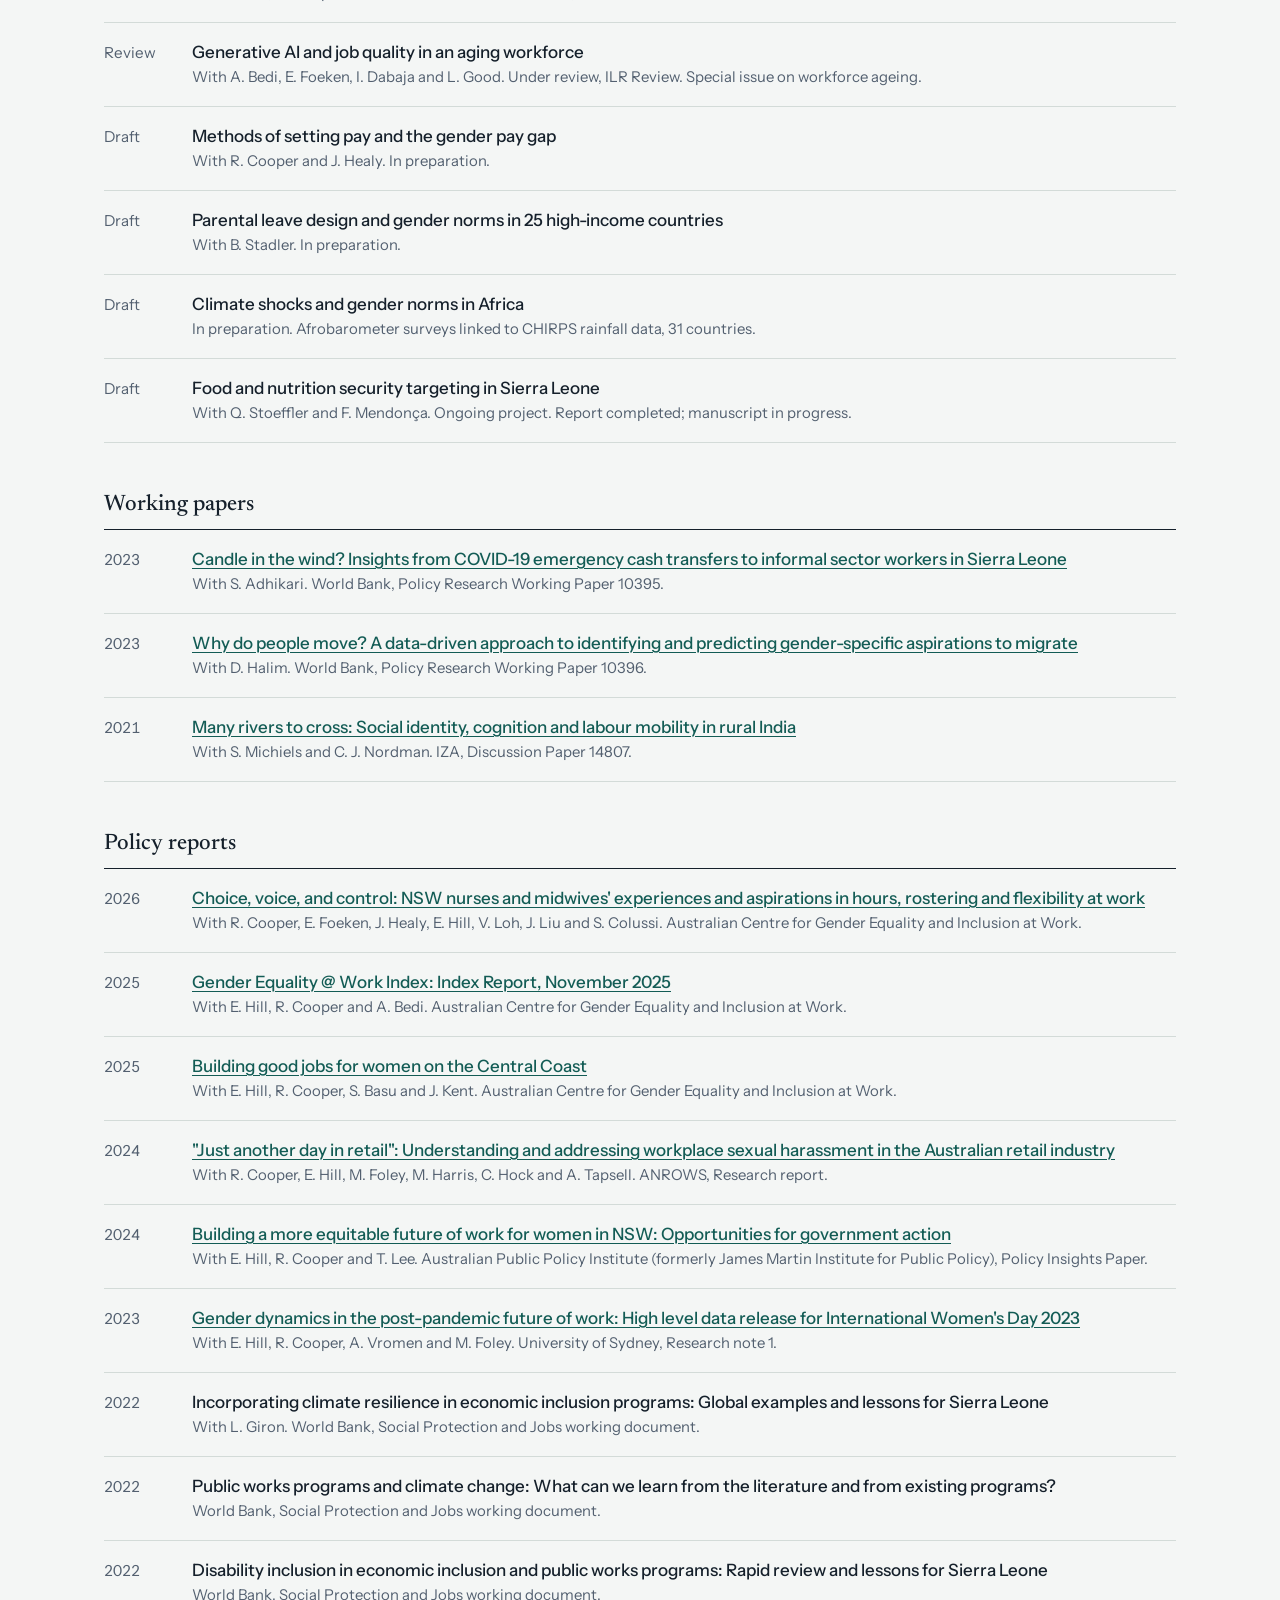
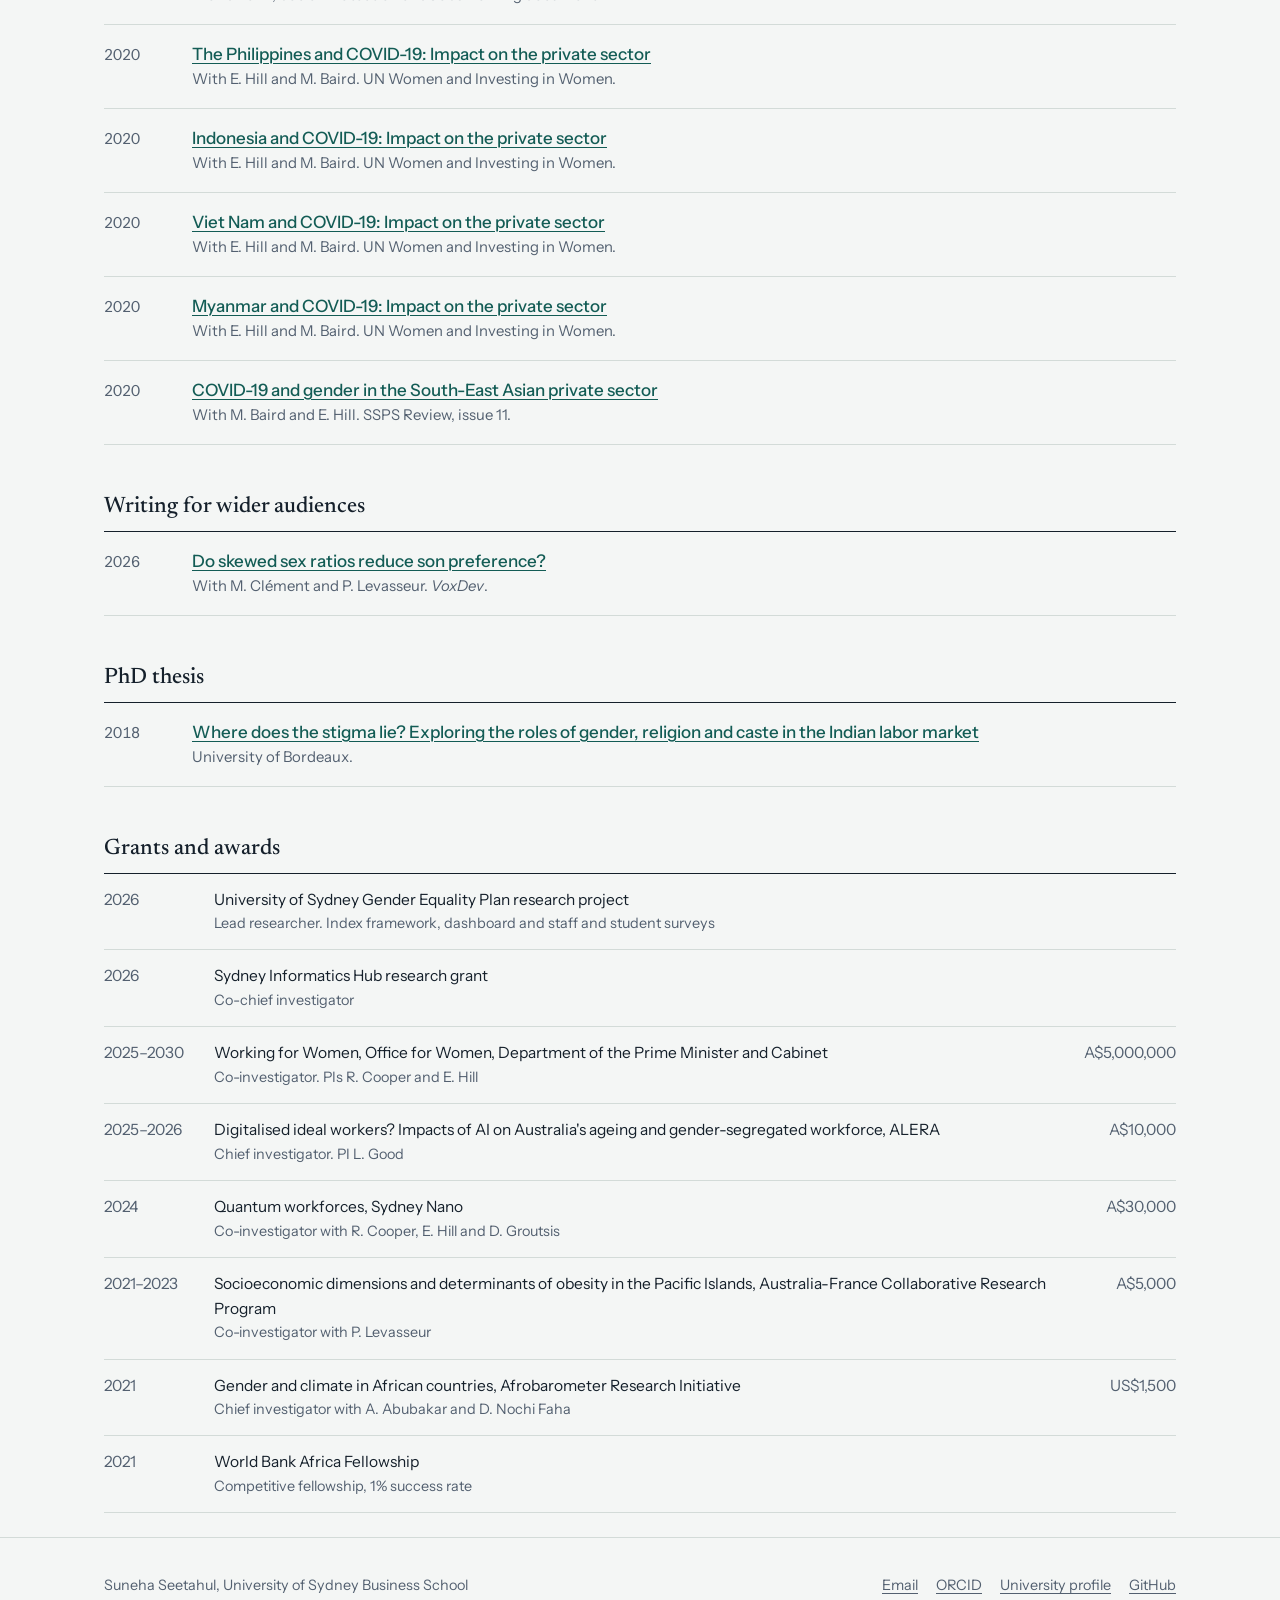
==== commit 25c10a1e: "Add files via upload" ====
--- a/publications.html
+++ b/publications.html
@@ -31,79 +31,59 @@
 <main id="main">
   <div class="wrap page-head">
     <h1 class="display">Publications</h1>
-    <p class="lede">Peer-reviewed articles, work in progress, working papers and policy reports. Filter by theme to see one strand of the work.</p>
+    <p class="lede">Peer-reviewed articles, books, work in progress, working papers, policy reports and writing for wider audiences. Filter by theme to see one strand of the work.</p>
   </div>
 
   <div class="wrap">
     <div class="filters pub-filter" role="group" aria-label="Filter publications by theme">
       <button type="button" data-theme="all" aria-pressed="true">All</button>
-      <button type="button" class="t-health" data-theme="health" aria-pressed="false"><span class="theme-dot"></span>Health and nutrition</button>
-      <button type="button" class="t-norms" data-theme="norms" aria-pressed="false"><span class="theme-dot"></span>Gender norms</button>
-      <button type="button" class="t-work" data-theme="work" aria-pressed="false"><span class="theme-dot"></span>Gender equality at work</button>
-      <button type="button" class="t-protection" data-theme="protection" aria-pressed="false"><span class="theme-dot"></span>Social protection</button>
+      <button type="button" class="t-work" data-theme="work" aria-pressed="false"><span class="theme-dot"></span>Labour markets and decent work</button>
+      <button type="button" class="t-health" data-theme="health" aria-pressed="false"><span class="theme-dot"></span>Health, nutrition and wellbeing</button>
+      <button type="button" class="t-norms" data-theme="norms" aria-pressed="false"><span class="theme-dot"></span>Gender norms and behaviour</button>
+      <button type="button" class="t-protection" data-theme="protection" aria-pressed="false"><span class="theme-dot"></span>Social protection and development</button>
     </div>
 
     <div class="pubgroup">
       <h2>Peer-reviewed articles</h2>
-      <ol class="pubs">
-        <li data-themes="norms health"><span class="yr">2025</span><span><a class="title" href="https://doi.org/10.1016/j.worlddev.2025.107046">Sex ratio and fertility preferences in India: A longitudinal analysis</a><span class="meta">With M. Clement and P. Levasseur. <span class="venue">World Development</span>, 192.</span></span><span class="tdots"></span></li>
-        <li data-themes="health"><span class="yr">2024</span><span><a class="title" href="https://doi.org/10.1080/13547860.2024.2424652">Water insecurity and purchases of soft and sweet beverages: A case study in the obesogenic context of the Pacific Islands</a><span class="meta">With P. Levasseur and S. Rouly. <span class="venue">Journal of the Asia Pacific Economy</span>.</span></span><span class="tdots"></span></li>
-        <li data-themes="health"><span class="yr">2023</span><span><a class="title" href="https://doi.org/10.1080/00220388.2023.2191778">The role of gender inequality in the obesity epidemic: A case study from India</a><span class="meta">With V. Alvarez-Saavedra and P. Levasseur. <span class="venue">Journal of Development Studies</span>, 59(7).</span></span><span class="tdots"></span></li>
-        <li data-themes="health"><span class="yr">2022</span><span><a class="title" href="https://www.cairn.info/revue-mondes-en-developpement-2022-1-page-41.html">Violation des droits des femmes et malnutrition en Inde : vers de nouvelles formes d'inégalités ?</a><span class="meta">With V. Alvarez-Saavedra and P. Levasseur. <span class="venue">Mondes en Développement</span>, 197.</span></span><span class="tdots"></span></li>
-        <li data-themes="norms work"><span class="yr">2021</span><span><a class="title" href="https://journals.sagepub.com/doi/full/10.1177/00027162211055990">Many rivers to cross: Social identity, cognition and labour mobility in rural India</a><span class="meta">With S. Michiels and C. J. Nordman. <span class="venue">Annals of the American Academy of Political and Social Science</span>, 697(1).</span></span><span class="tdots"></span></li>
-        <li data-themes="health"><span class="yr">2021</span><span><a class="title" href="https://doi.org/10.1016/j.socscimed.2021.113710">Does inequality have a silver lining? Municipal income inequality and obesity in Mexico</a><span class="meta">With P. Levasseur, M. Clement and L. Piaser. <span class="venue">Social Science &amp; Medicine</span>, 272.</span></span><span class="tdots"></span></li>
-        <li data-themes="health work"><span class="yr">2020</span><span><a class="title" href="https://doi.org/10.1111/kykl.12220">Is excess weight penalised or rewarded in middle-income countries' labour markets? Comparative evidence from China, India and Mexico</a><span class="meta">With P. Levasseur and M. Clement. <span class="venue">Kyklos</span>, 73(2).</span></span><span class="tdots"></span></li>
-        <li data-themes="work"><span class="yr">2016</span><span><a class="title" href="https://journals.sagepub.com/doi/full/10.1177/0759106316662589">Modèles de mélange fini (FMM) appliqués à la segmentation du marché du travail à Bogota</a><span class="meta">With T. Deguilhem. <span class="venue">Bulletin of Sociological Methodology</span>, 132(1).</span></span><span class="tdots"></span></li>
-      </ol>
+      <ol class="pubs" data-bib-group="article"><li>Loading…</li></ol>
+    </div>
+
+    <div class="pubgroup">
+      <h2>Books and book chapters</h2>
+      <ol class="pubs" data-bib-group="books"><li>Loading…</li></ol>
     </div>
 
     <div class="pubgroup">
       <h2>Under review and in preparation</h2>
-      <ol class="pubs">
-        <li data-themes="work"><span class="yr">R&amp;R</span><span><span class="title">An integrated approach to identify, measure and address gender inequality in the labour market</span><span class="meta">With E. Hill, R. Cooper and A. Bedi. Revise and resubmit, <span class="venue">Social Indicators Research</span>.</span></span><span class="tdots"></span></li>
-        <li data-themes="norms"><span class="yr">Draft</span><span><span class="title">Parental leave design and gender norms in 25 high-income countries</span><span class="meta">With B. Stadler.</span></span><span class="tdots"></span></li>
-        <li data-themes="norms"><span class="yr">Draft</span><span><span class="title">Climate shocks and gender norms in Africa</span><span class="meta">Afrobarometer and CHIRPS rainfall data, 31 countries.</span></span><span class="tdots"></span></li>
-        <li data-themes="health protection"><span class="yr">Draft</span><span><span class="title">Food and nutrition security targeting in Sierra Leone</span><span class="meta">With Q. Stoeffler and F. Mendonça. Report completed.</span></span><span class="tdots"></span></li>
-      </ol>
+      <ol class="pubs" data-bib-group="inprogress"><li>Loading…</li></ol>
     </div>
 
     <div class="pubgroup">
       <h2>Working papers</h2>
-      <ol class="pubs">
-        <li data-themes="protection"><span class="yr">2023</span><span><a class="title" href="https://openknowledge.worldbank.org/handle/10986/39269">Candle in the wind? Insights from COVID-19 emergency cash transfers to informal sector workers in Sierra Leone</a><span class="meta">With S. Adhikari. <span class="venue">World Bank Policy Research Working Paper</span>.</span></span><span class="tdots"></span></li>
-        <li data-themes="norms"><span class="yr">2023</span><span><a class="title" href="https://openknowledge.worldbank.org/handle/10986/39335">Why do people move? A data-driven approach to identifying and predicting gender-specific aspirations to migrate</a><span class="meta">With D. Halim. <span class="venue">World Bank Policy Research Working Paper</span>.</span></span><span class="tdots"></span></li>
-        <li data-themes="norms work"><span class="yr">2021</span><span><a class="title" href="https://www.iza.org/publications/dp/14807">Many rivers to cross: Social identity, cognition and labour mobility in rural India</a><span class="meta">With S. Michiels and C. J. Nordman. <span class="venue">IZA Discussion Paper</span> 14807.</span></span><span class="tdots"></span></li>
-      </ol>
+      <ol class="pubs" data-bib-group="workingpaper"><li>Loading…</li></ol>
     </div>
 
     <div class="pubgroup">
       <h2>Policy reports</h2>
-      <ol class="pubs">
-        <li data-themes="health work"><span class="yr">2026</span><span><span class="title">Choice, voice and control: NSW nurses and midwives' experiences and aspirations in hours, rostering and flexibility at work</span><span class="meta">With E. Foeken, J. Healy, E. Hill, V. Loh, J. Liu and S. Colussi. Australian Centre for Gender Equality and Inclusion at Work.</span></span><span class="tdots"></span></li>
-        <li data-themes="work"><span class="yr">2025</span><span><a class="title" href="https://doi.org/10.25910/e34w-8860">Gender Equality @ Work: Index Report</a><span class="meta">With E. Hill, R. Cooper and A. Bedi.</span></span><span class="tdots"></span></li>
-        <li data-themes="work"><span class="yr">2025</span><span><span class="title">Building good jobs for women on the Central Coast</span><span class="meta">With E. Hill, R. Cooper, S. Basu and J. Kent.</span></span><span class="tdots"></span></li>
-        <li data-themes="health work"><span class="yr">2024</span><span><a class="title" href="https://www.anrows.org.au/publication/just-another-day-in-retail-understanding-and-addressing-workplace-sexual-harassment-in-the-australian-retail-industry/">"Just another day in retail": Understanding and addressing workplace sexual harassment in the Australian retail industry</a><span class="meta">With R. Cooper, E. Hill, M. Foley, M. Harris, C. Hock and A. Tapsell. ANROWS.</span></span><span class="tdots"></span></li>
-        <li data-themes="work"><span class="yr">2024</span><span><a class="title" href="https://jmi.org.au/wp-content/uploads/2024/03/Building-a-more-equitable-future-of-work-for-women-in-NSW.pdf">Building a more equitable future of work for women in NSW: Opportunities for government action</a><span class="meta">With E. Hill, R. Cooper and T. Lee. James Martin Institute for Public Policy.</span></span><span class="tdots"></span></li>
-        <li data-themes="work"><span class="yr">2023</span><span><a class="title" href="https://ses.library.usyd.edu.au/handle/2123/30078.2">Gender dynamics in the post-pandemic future of work</a><span class="meta">With E. Hill, R. Cooper, A. Vromen and M. Foley. Research note for International Women's Day.</span></span><span class="tdots"></span></li>
-        <li data-themes="protection"><span class="yr">2022</span><span><span class="title">Incorporating climate resilience in economic inclusion programs: Global examples and lessons for Sierra Leone</span><span class="meta">With L. Giron. World Bank Social Protection and Jobs working document.</span></span><span class="tdots"></span></li>
-        <li data-themes="protection"><span class="yr">2022</span><span><span class="title">Public works programs and climate change: What can we learn from the literature and from existing programs?</span><span class="meta">World Bank Social Protection and Jobs working document.</span></span><span class="tdots"></span></li>
-        <li data-themes="protection"><span class="yr">2022</span><span><span class="title">Disability inclusion in economic inclusion and public works programs: Rapid review and lessons for Sierra Leone</span><span class="meta">World Bank Social Protection and Jobs working document.</span></span><span class="tdots"></span></li>
-        <li data-themes="work"><span class="yr">2020</span><span><span class="title">COVID-19 and women in the private sector: <a href="https://investinginwomen.asia/wp-content/uploads/2020/08/20200728-IW_UNW-Philippines-report_Final.pdf">the Philippines</a>, <a href="https://investinginwomen.asia/wp-content/uploads/2020/08/IW_UNW-Indonesia-report_Final.pdf">Indonesia</a>, <a href="https://investinginwomen.asia/wp-content/uploads/2020/08/IW-Vietnam-report_FinalV2_7AUG.pdf">Vietnam</a> and <a href="https://investinginwomen.asia/wp-content/uploads/2020/08/20200826-IW_UNW-Myanmar-report_Final.pdf">Myanmar</a></span><span class="meta">With M. Baird and E. Hill. Investing in Women (DFAT) and UN Women.</span></span><span class="tdots"></span></li>
-        <li data-themes="work"><span class="yr">2020</span><span><a class="title" href="https://www.sydney.edu.au/content/dam/corporate/documents/faculty-of-arts-and-social-sciences/schools/ssps/ssps_magazine_issue_11_2020.pdf">COVID-19 and gender in the South-East Asian private sector</a><span class="meta">With M. Baird and E. Hill. SSPS Review, issue 11.</span></span><span class="tdots"></span></li>
-      </ol>
+      <ol class="pubs" data-bib-group="report"><li>Loading…</li></ol>
+    </div>
+
+    <div class="pubgroup">
+      <h2>Writing for wider audiences</h2>
+      <ol class="pubs" data-bib-group="commentary"><li>Loading…</li></ol>
     </div>
 
     <div class="pubgroup">
       <h2>PhD thesis</h2>
-      <ol class="pubs">
-        <li data-themes="work norms"><span class="yr">2018</span><span><a class="title" href="https://tel.archives-ouvertes.fr/tel-02076981/document">Where does the stigma lie? Exploring the roles of gender, religion and caste in the Indian labor market</a><span class="meta">University of Bordeaux. Examined by B. Harriss-White, P. Lanjouw, C. Nordman, U. Rani and T. Bernard.</span></span><span class="tdots"></span></li>
-      </ol>
+      <ol class="pubs" data-bib-group="thesis"><li>Loading…</li></ol>
     </div>
 
     <div class="pubgroup" id="grants">
       <h2>Grants and awards</h2>
       <table class="grants">
         <tbody>
+          <tr><td class="yr">2026</td><td>University of Sydney Gender Equality Plan research project<span class="role">Lead researcher. Index framework, dashboard and staff and student surveys</span></td><td></td></tr>
+          <tr><td class="yr">2026</td><td>Sydney Informatics Hub research grant<span class="role">Co-chief investigator</span></td><td></td></tr>
           <tr><td class="yr">2025–2030</td><td>Working for Women, Office for Women, Department of the Prime Minister and Cabinet<span class="role">Co-investigator. PIs R. Cooper and E. Hill</span></td><td>A$5,000,000</td></tr>
           <tr><td class="yr">2025–2026</td><td>Digitalised ideal workers? Impacts of AI on Australia's ageing and gender-segregated workforce, ALERA<span class="role">Chief investigator. PI L. Good</span></td><td>A$10,000</td></tr>
           <tr><td class="yr">2024</td><td>Quantum workforces, Sydney Nano<span class="role">Co-investigator with R. Cooper, E. Hill and D. Groutsis</span></td><td>A$30,000</td></tr>
@@ -128,6 +108,7 @@
   </div>
 </footer>
 
+<script src="papers.js"></script>
 <script>
 (function () {
   document.querySelectorAll("ol.pubs li").forEach(function (li) {
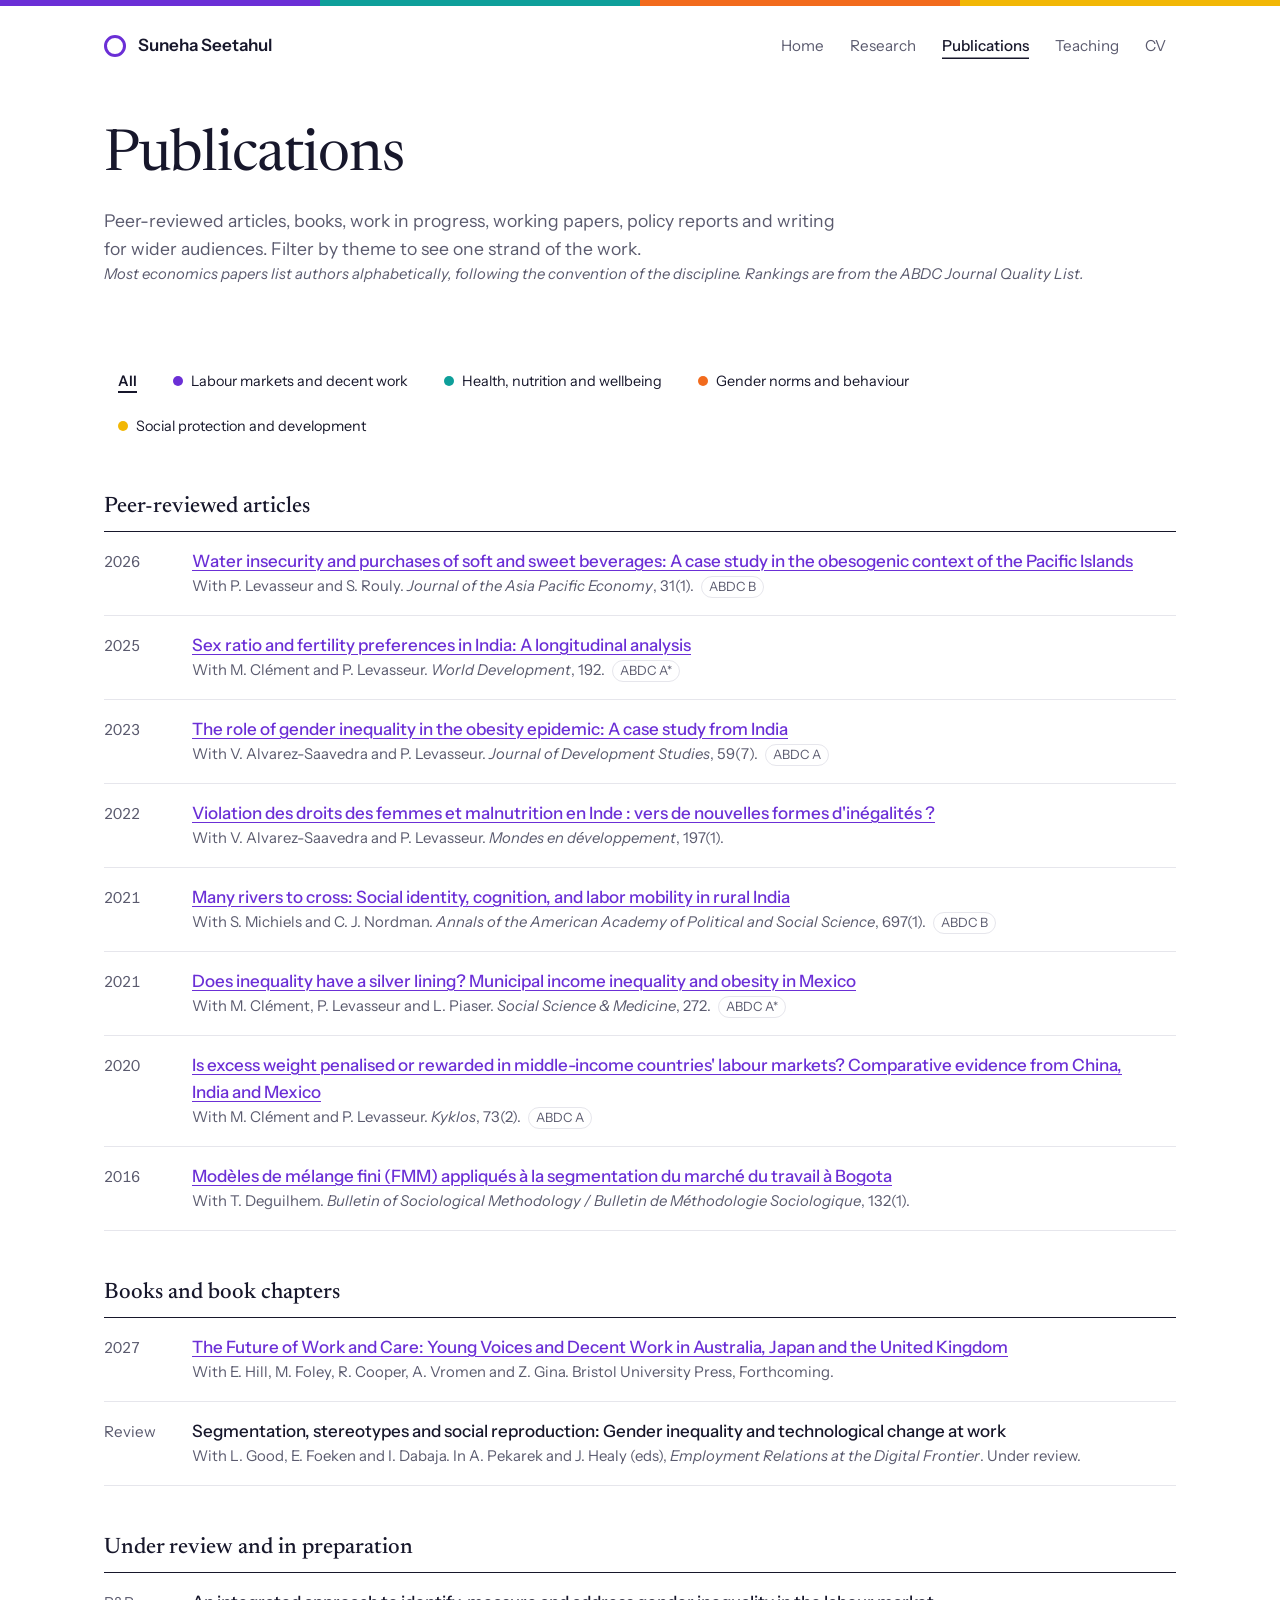
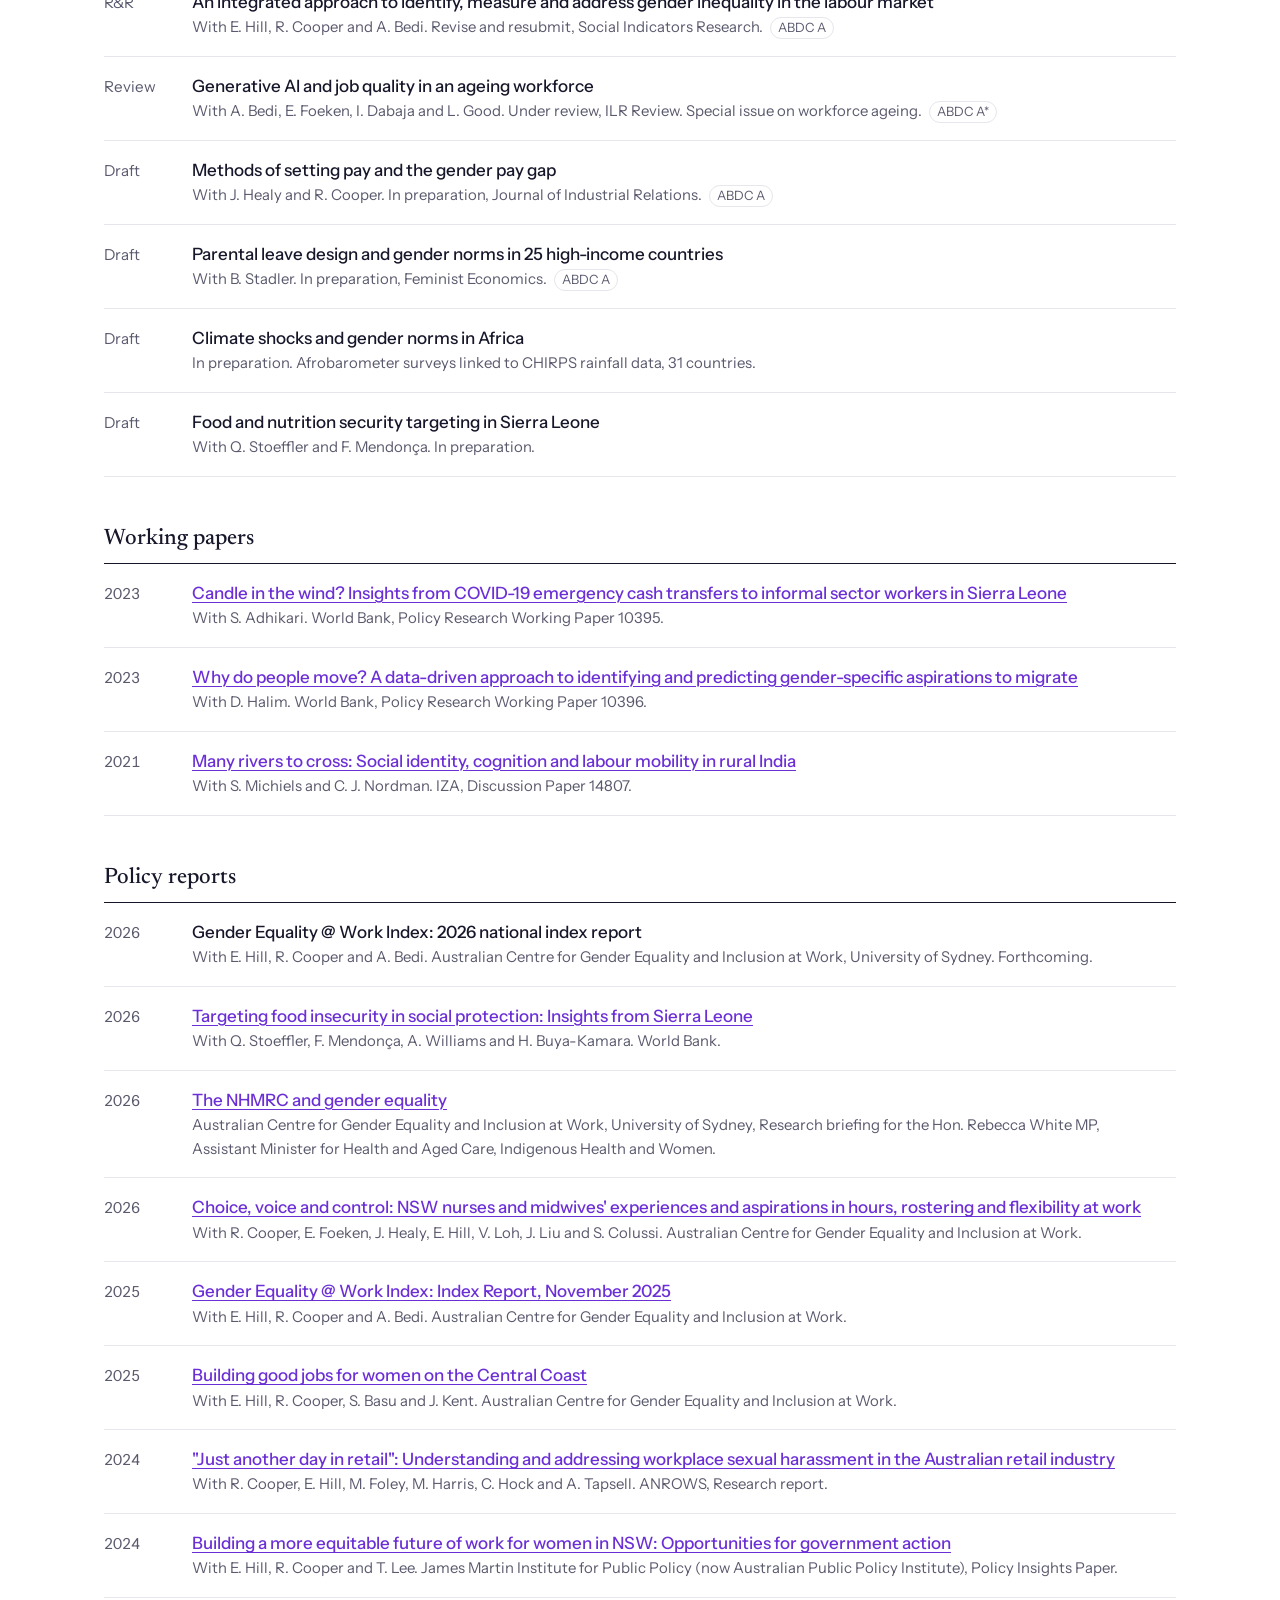
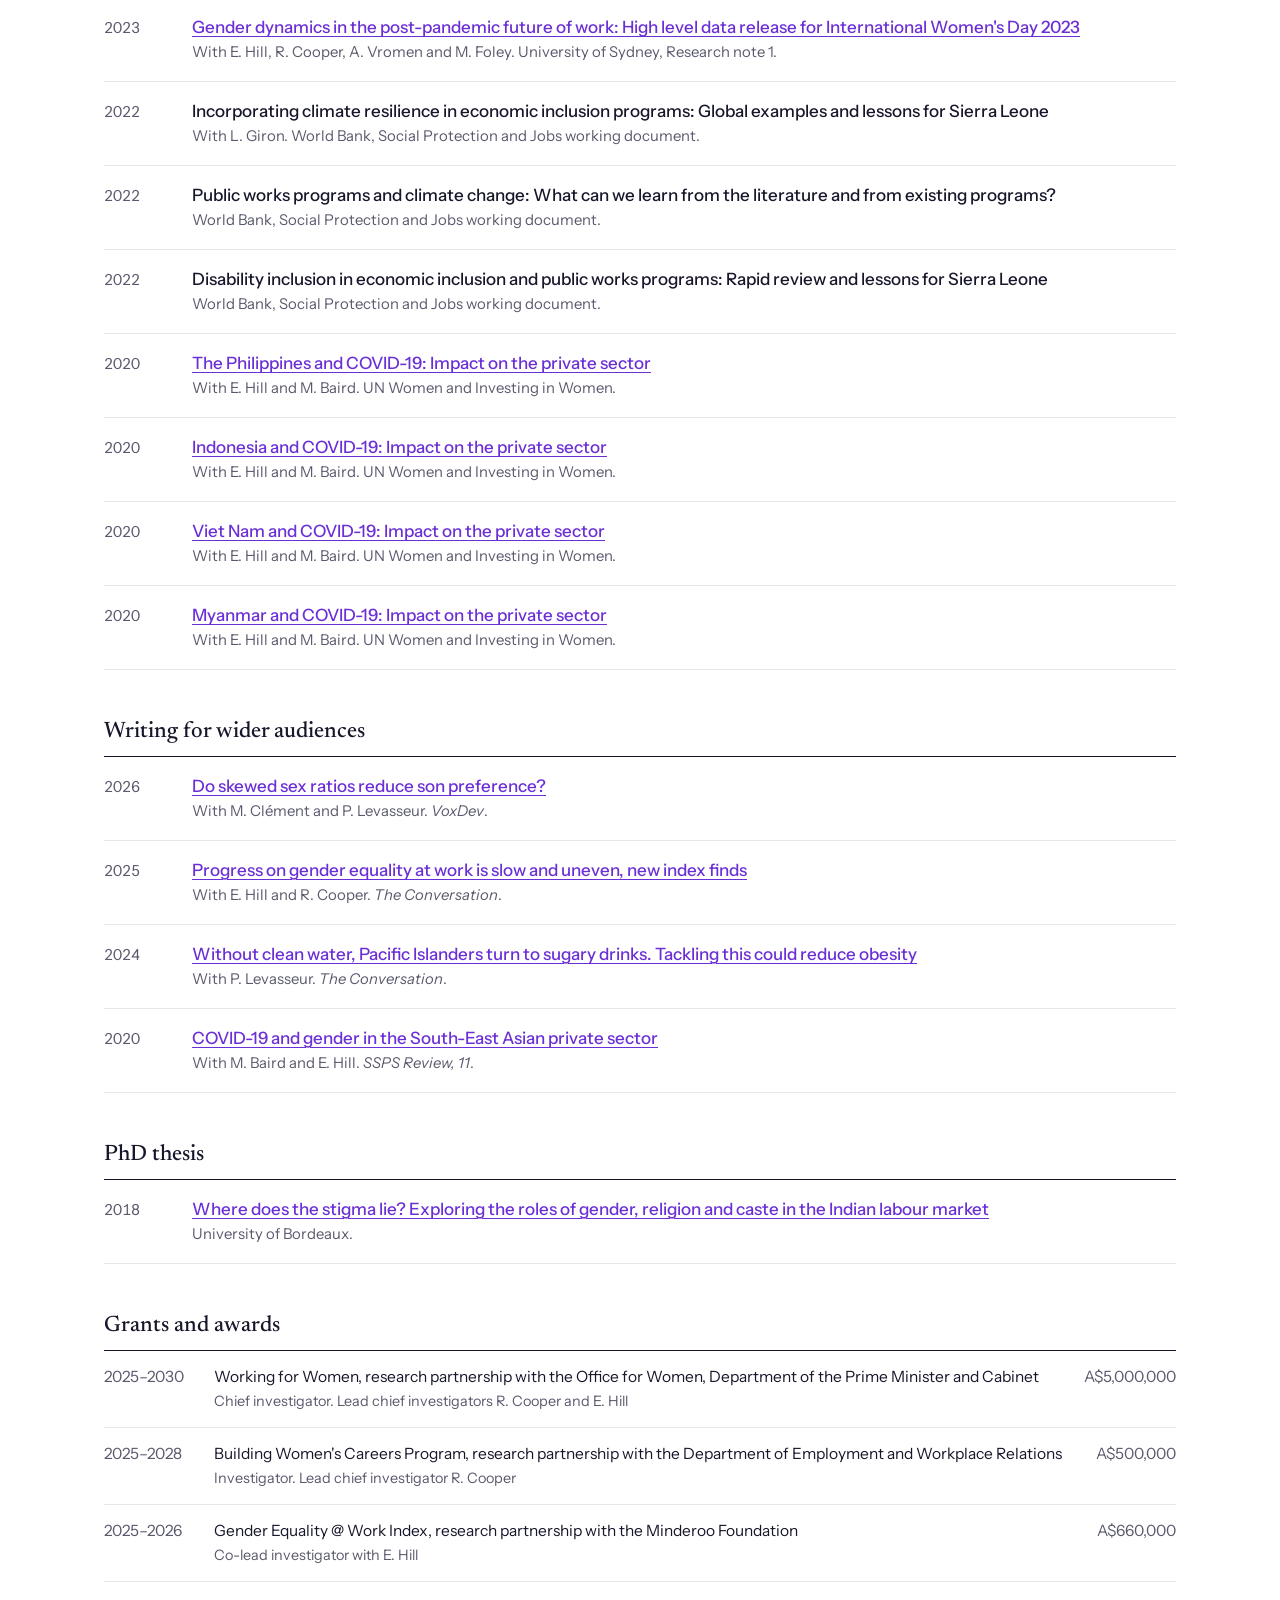
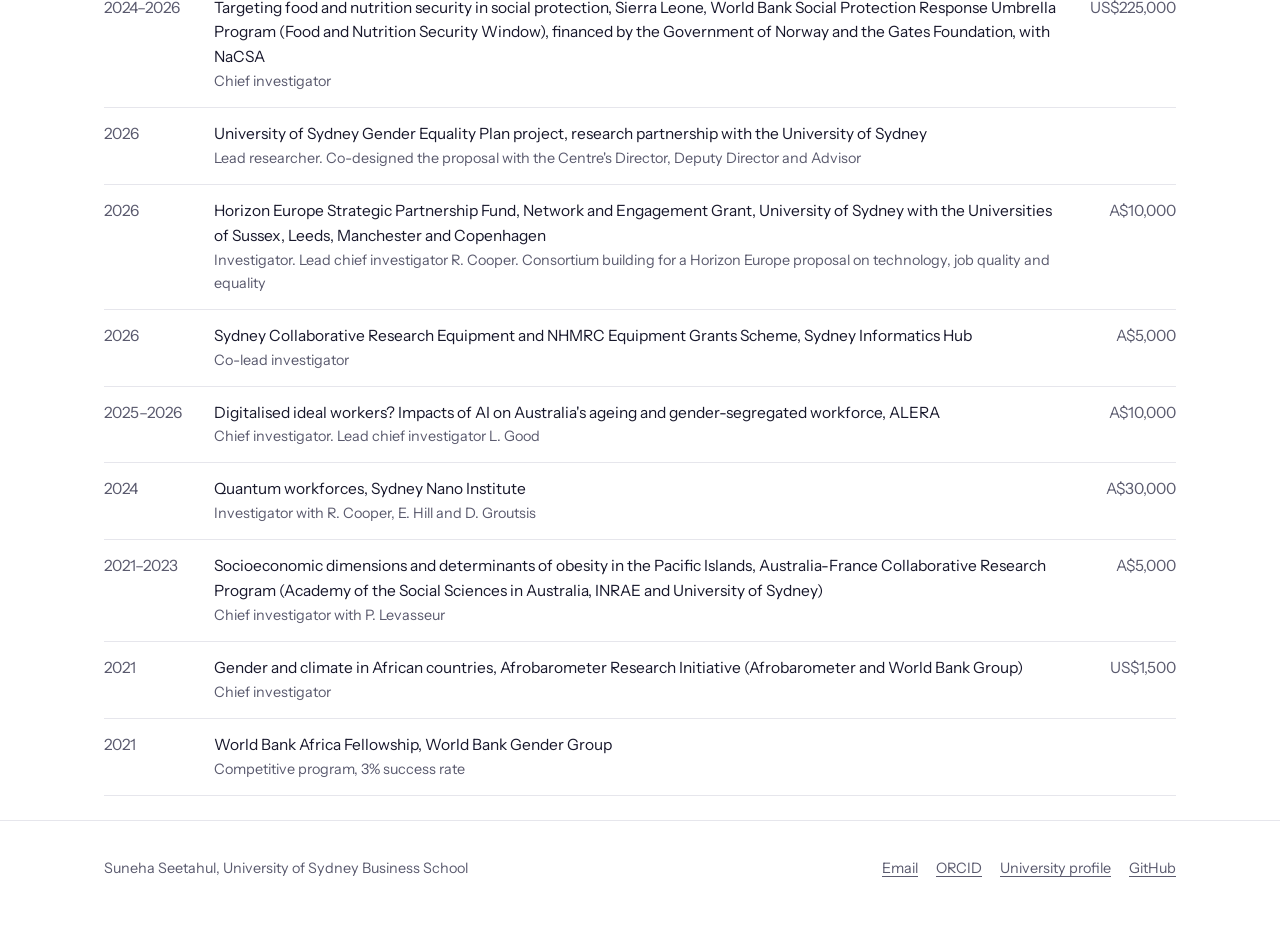
==== commit 934ce952: "Add files via upload" ====
--- a/publications.html
+++ b/publications.html
@@ -32,6 +32,7 @@
   <div class="wrap page-head">
     <h1 class="display">Publications</h1>
     <p class="lede">Peer-reviewed articles, books, work in progress, working papers, policy reports and writing for wider audiences. Filter by theme to see one strand of the work.</p>
+    <p class="pub-note">Most economics papers list authors alphabetically, following the convention of the discipline. Rankings are from the ABDC Journal Quality List.</p>
   </div>
 
   <div class="wrap">
@@ -82,14 +83,18 @@
       <h2>Grants and awards</h2>
       <table class="grants">
         <tbody>
-          <tr><td class="yr">2026</td><td>University of Sydney Gender Equality Plan research project<span class="role">Lead researcher. Index framework, dashboard and staff and student surveys</span></td><td></td></tr>
-          <tr><td class="yr">2026</td><td>Sydney Informatics Hub research grant<span class="role">Co-chief investigator</span></td><td></td></tr>
-          <tr><td class="yr">2025–2030</td><td>Working for Women, Office for Women, Department of the Prime Minister and Cabinet<span class="role">Co-investigator. PIs R. Cooper and E. Hill</span></td><td>A$5,000,000</td></tr>
-          <tr><td class="yr">2025–2026</td><td>Digitalised ideal workers? Impacts of AI on Australia's ageing and gender-segregated workforce, ALERA<span class="role">Chief investigator. PI L. Good</span></td><td>A$10,000</td></tr>
-          <tr><td class="yr">2024</td><td>Quantum workforces, Sydney Nano<span class="role">Co-investigator with R. Cooper, E. Hill and D. Groutsis</span></td><td>A$30,000</td></tr>
-          <tr><td class="yr">2021–2023</td><td>Socioeconomic dimensions and determinants of obesity in the Pacific Islands, Australia-France Collaborative Research Program<span class="role">Co-investigator with P. Levasseur</span></td><td>A$5,000</td></tr>
-          <tr><td class="yr">2021</td><td>Gender and climate in African countries, Afrobarometer Research Initiative<span class="role">Chief investigator with A. Abubakar and D. Nochi Faha</span></td><td>US$1,500</td></tr>
-          <tr><td class="yr">2021</td><td>World Bank Africa Fellowship<span class="role">Competitive fellowship, 1% success rate</span></td><td></td></tr>
+          <tr><td class="yr">2025–2030</td><td>Working for Women, research partnership with the Office for Women, Department of the Prime Minister and Cabinet<span class="role">Chief investigator. Lead chief investigators R. Cooper and E. Hill</span></td><td>A$5,000,000</td></tr>
+          <tr><td class="yr">2025–2028</td><td>Building Women's Careers Program, research partnership with the Department of Employment and Workplace Relations<span class="role">Investigator. Lead chief investigator R. Cooper</span></td><td>A$500,000</td></tr>
+          <tr><td class="yr">2025–2026</td><td>Gender Equality @ Work Index, research partnership with the Minderoo Foundation<span class="role">Co-lead investigator with E. Hill</span></td><td>A$660,000</td></tr>
+          <tr><td class="yr">2024–2026</td><td>Targeting food and nutrition security in social protection, Sierra Leone, World Bank Social Protection Response Umbrella Program (Food and Nutrition Security Window), financed by the Government of Norway and the Gates Foundation, with NaCSA<span class="role">Chief investigator</span></td><td>US$225,000</td></tr>
+          <tr><td class="yr">2026</td><td>University of Sydney Gender Equality Plan project, research partnership with the University of Sydney<span class="role">Lead researcher. Co-designed the proposal with the Centre's Director, Deputy Director and Advisor</span></td><td></td></tr>
+          <tr><td class="yr">2026</td><td>Horizon Europe Strategic Partnership Fund, Network and Engagement Grant, University of Sydney with the Universities of Sussex, Leeds, Manchester and Copenhagen<span class="role">Investigator. Lead chief investigator R. Cooper. Consortium building for a Horizon Europe proposal on technology, job quality and equality</span></td><td>A$10,000</td></tr>
+          <tr><td class="yr">2026</td><td>Sydney Collaborative Research Equipment and NHMRC Equipment Grants Scheme, Sydney Informatics Hub<span class="role">Co-lead investigator</span></td><td>A$5,000</td></tr>
+          <tr><td class="yr">2025–2026</td><td>Digitalised ideal workers? Impacts of AI on Australia's ageing and gender-segregated workforce, ALERA<span class="role">Chief investigator. Lead chief investigator L. Good</span></td><td>A$10,000</td></tr>
+          <tr><td class="yr">2024</td><td>Quantum workforces, Sydney Nano Institute<span class="role">Investigator with R. Cooper, E. Hill and D. Groutsis</span></td><td>A$30,000</td></tr>
+          <tr><td class="yr">2021–2023</td><td>Socioeconomic dimensions and determinants of obesity in the Pacific Islands, Australia-France Collaborative Research Program (Academy of the Social Sciences in Australia, INRAE and University of Sydney)<span class="role">Chief investigator with P. Levasseur</span></td><td>A$5,000</td></tr>
+          <tr><td class="yr">2021</td><td>Gender and climate in African countries, Afrobarometer Research Initiative (Afrobarometer and World Bank Group)<span class="role">Chief investigator</span></td><td>US$1,500</td></tr>
+          <tr><td class="yr">2021</td><td>World Bank Africa Fellowship, World Bank Gender Group<span class="role">Competitive program, 3% success rate</span></td><td></td></tr>
         </tbody>
       </table>
     </div>
--- a/style.css
+++ b/style.css
@@ -1,35 +1,37 @@
 /* Suneha Seetahul: shared styles */
 :root {
-  --paper: #F4F6F5;
-  --paper-2: #E9EEEC;
-  --ink: #15202B;
-  --slate: #536070;
-  --rule: #D3DBD8;
-  --land: #DCE3E0;
-  --land-hi: #C6D3CE;
-  --link: #135C55;
-  --health: #1F7A6D;
-  --norms: #C2801A;
-  --work: #3D4F9F;
-  --protection: #8A4E8C;
+  --paper: #FFFFFF;
+  --paper-2: #F4F3F8;
+  --ink: #17172B;
+  --slate: #5A5A6E;
+  --rule: #E6E6EC;
+  --land: #EFEFF3;
+  --land-hi: #E4E1F0;
+  --link: #6B2FD6;
+  --work: #6B2FD6;
+  --health: #0E9F9A;
+  --norms: #F26B1D;
+  --protection: #F2B705;
+  --protection-text: #A87A00;
   --serif: "Newsreader", Georgia, serif;
   --sans: "Instrument Sans", system-ui, sans-serif;
   color-scheme: light;
 }
 @media (prefers-color-scheme: dark) {
   :root:not([data-theme="light"]) {
-    --paper: #10171C;
-    --paper-2: #18232A;
-    --ink: #E5ECEA;
-    --slate: #9AA8AF;
-    --rule: #2A373E;
-    --land: #223038;
-    --land-hi: #2E4048;
-    --link: #74C7BC;
-    --health: #4FB3A3;
-    --norms: #E3A64A;
-    --work: #8C9DE6;
-    --protection: #C08AC2;
+    --paper: #131320;
+    --paper-2: #1C1C2C;
+    --ink: #ECECF4;
+    --slate: #A4A4B8;
+    --rule: #2C2C3E;
+    --land: #242436;
+    --land-hi: #302E48;
+    --link: #B69CFF;
+    --work: #A98BF5;
+    --health: #3FC9C3;
+    --norms: #FF8A47;
+    --protection: #F5C842;
+    --protection-text: #F5C842;
     color-scheme: dark;
   }
 }
@@ -63,10 +65,10 @@
 nav.main ul { list-style: none; margin: 0; padding: 0; display: flex; gap: 6px; flex-wrap: wrap; }
 nav.main a {
   color: var(--slate); text-decoration: none; font-size: 0.95rem;
-  padding: 6px 12px; border-radius: 999px;
-}
-nav.main a:hover { color: var(--ink); background: var(--paper-2); }
-nav.main a[aria-current="page"] { color: var(--ink); background: var(--paper-2); font-weight: 500; }
+  padding: 4px 0; margin: 0 10px;
+}
+nav.main a:hover { color: var(--ink); }
+nav.main a[aria-current="page"] { color: var(--ink); font-weight: 500; box-shadow: inset 0 -1.5px 0 var(--ink); }
 
 /* Type */
 h1, h2, h3 { margin: 0; }
@@ -139,12 +141,12 @@
 .filters { display: flex; flex-wrap: wrap; gap: 8px; margin-top: 28px; }
 .filters button {
   font: inherit; font-size: 0.9rem; cursor: pointer; color: var(--ink);
-  background: transparent; border: 1px solid var(--rule); border-radius: 999px;
+  background: transparent; border: 0; border-radius: 0;
   padding: 7px 14px; display: inline-flex; align-items: center; gap: 8px;
 }
-.filters button:hover { border-color: var(--c, var(--ink)); }
-.filters button[aria-pressed="true"] { background: var(--c, var(--ink)); border-color: var(--c, var(--ink)); color: var(--paper); }
-.filters button[aria-pressed="true"] .theme-dot { background: var(--paper); }
+.filters button:hover { color: var(--ink); text-decoration: underline; text-underline-offset: 5px; }
+.filters button[aria-pressed="true"] { color: var(--ink); font-weight: 600; text-decoration: underline; text-decoration-color: var(--c, var(--ink)); text-decoration-thickness: 2px; text-underline-offset: 5px; }
+.filters button[aria-pressed="true"] .theme-dot { background: var(--c); }
 
 .map-wrap { position: relative; margin-top: 20px; }
 .map { width: 100%; height: auto; display: block; overflow: visible; }
@@ -167,15 +169,16 @@
 .map-caption h3 { font: 500 1.3rem/1.25 var(--serif); }
 .map-caption p { margin: 4px 0 0; color: var(--slate); max-width: 70ch; }
 .map-caption .tags { display: flex; gap: 6px; flex-wrap: wrap; justify-content: end; }
-.chip { font-size: 0.8rem; padding: 2px 10px; border-radius: 999px; background: color-mix(in srgb, var(--c) 16%, transparent); color: var(--ink); white-space: nowrap; }
+.chip { font-size: 0.9rem; color: var(--slate); white-space: nowrap; }
+.chip + .chip::before { content: "/ "; margin-left: 2px; }
 
 /* Theme list (home) */
 .themes { display: grid; grid-template-columns: repeat(2, minmax(0, 1fr)); gap: 0 48px; margin-top: 36px; }
 .themes a.theme {
-  display: grid; grid-template-columns: 6px 1fr; gap: 18px; padding: 22px 0;
+  display: block; padding: 22px 0;
   border-top: 1px solid var(--rule); text-decoration: none; color: var(--ink);
 }
-.themes a.theme .bar { background: var(--c); border-radius: 3px; }
+.themes a.theme .bar { display: none; }
 .themes a.theme h3 { font: 500 1.3rem/1.25 var(--serif); }
 .themes a.theme p { margin: 6px 0 0; color: var(--slate); font-size: 0.97rem; }
 .themes a.theme:hover h3 { color: var(--c); }
@@ -195,8 +198,8 @@
 
 /* Figures strip */
 .figures { display: grid; grid-template-columns: repeat(4, minmax(0, 1fr)); gap: 32px; margin-top: 36px; }
-.figures div { border-top: 2px solid var(--ink); padding-top: 14px; }
-.figures b { display: block; font: 400 2.4rem/1.05 var(--serif); letter-spacing: -0.01em; }
+.figures div { padding-top: 0; }
+.figures b { display: block; font: 500 1.6rem/1.1 var(--serif); }
 .figures span { display: block; color: var(--slate); font-size: 0.93rem; margin-top: 8px; }
 
 /* Impact */
@@ -215,17 +218,13 @@
 .rtheme .desc { margin: 0 0 24px; max-width: 64ch; }
 
 ul.works { list-style: none; margin: 0; padding: 0; }
-ul.works li { padding: 14px 0 14px 18px; border-left: 2px solid var(--rule); position: relative; }
-ul.works li:hover { border-left-color: var(--c); }
+ul.works li { padding: 12px 0; position: relative; }
+
 .wt { font-weight: 500; display: block; }
 .wt a { color: var(--ink); text-decoration: none; }
 .wt a:hover { color: var(--link); text-decoration: underline; }
 .wm { color: var(--slate); font-size: 0.93rem; display: block; }
-.status {
-  display: inline-block; font-size: 0.78rem; font-weight: 500; color: var(--ink);
-  background: color-mix(in srgb, var(--c, var(--link)) 16%, transparent);
-  padding: 1px 9px; border-radius: 999px; margin-left: 6px; vertical-align: 2px; white-space: nowrap;
-}
+.status { font-style: italic; font-weight: 400; color: var(--slate); font-size: 0.93rem; margin-left: 6px; }
 
 /* Publications */
 .pubgroup { margin-top: 48px; }
@@ -237,7 +236,9 @@
 ol.pubs .title { font-weight: 500; }
 ol.pubs .meta { display: block; color: var(--slate); font-size: 0.93rem; }
 ol.pubs .venue { font-style: italic; }
-ol.pubs .tdots { display: flex; gap: 5px; padding-top: 6px; }
+ol.pubs .rank { display: inline-block; margin-left: 4px; padding: 0 7px; border: 1px solid var(--rule); border-radius: 999px; font-size: 0.8rem; font-style: normal; white-space: nowrap; }
+.pub-note { color: var(--slate); font-size: 0.93rem; font-style: italic; margin: 0 0 8px; }
+ol.pubs .tdots { display: none; }
 .pub-filter { display: flex; flex-wrap: wrap; gap: 8px; margin-bottom: 40px; }
 
 /* Grants table */
@@ -291,3 +292,17 @@
   table.grants td:last-child { white-space: normal; }
   table.grants .yr { width: auto; }
 }
+
+/* SDGs */
+.sdgs { margin: 28px 0 0; color: var(--slate); font-size: 0.95rem; max-width: 80ch; line-height: 1.7; }
+.rtheme .sdg { margin-top: 10px; font-size: 0.88rem; color: var(--slate); }
+
+/* Bright accents */
+body::before { content: ""; display: block; height: 6px; background: linear-gradient(90deg, var(--work) 0 25%, var(--health) 25% 50%, var(--norms) 50% 75%, var(--protection) 75%); }
+.brand .mark { border-color: var(--work); }
+.map[data-active="norms"] .africa { fill: color-mix(in srgb, var(--norms) 25%, var(--land)); }
+.themes a.theme h3, .rtheme h2 { color: var(--c, var(--ink)); }
+.themes a.theme.t-protection h3, .rtheme.t-protection h2 { color: var(--protection-text); }
+.themes a.theme:hover h3 { text-decoration: underline; text-underline-offset: 4px; }
+section.block + section.block { border-top-color: var(--rule); }
+.tgrid .tlist + h2 { margin-top: 36px; }
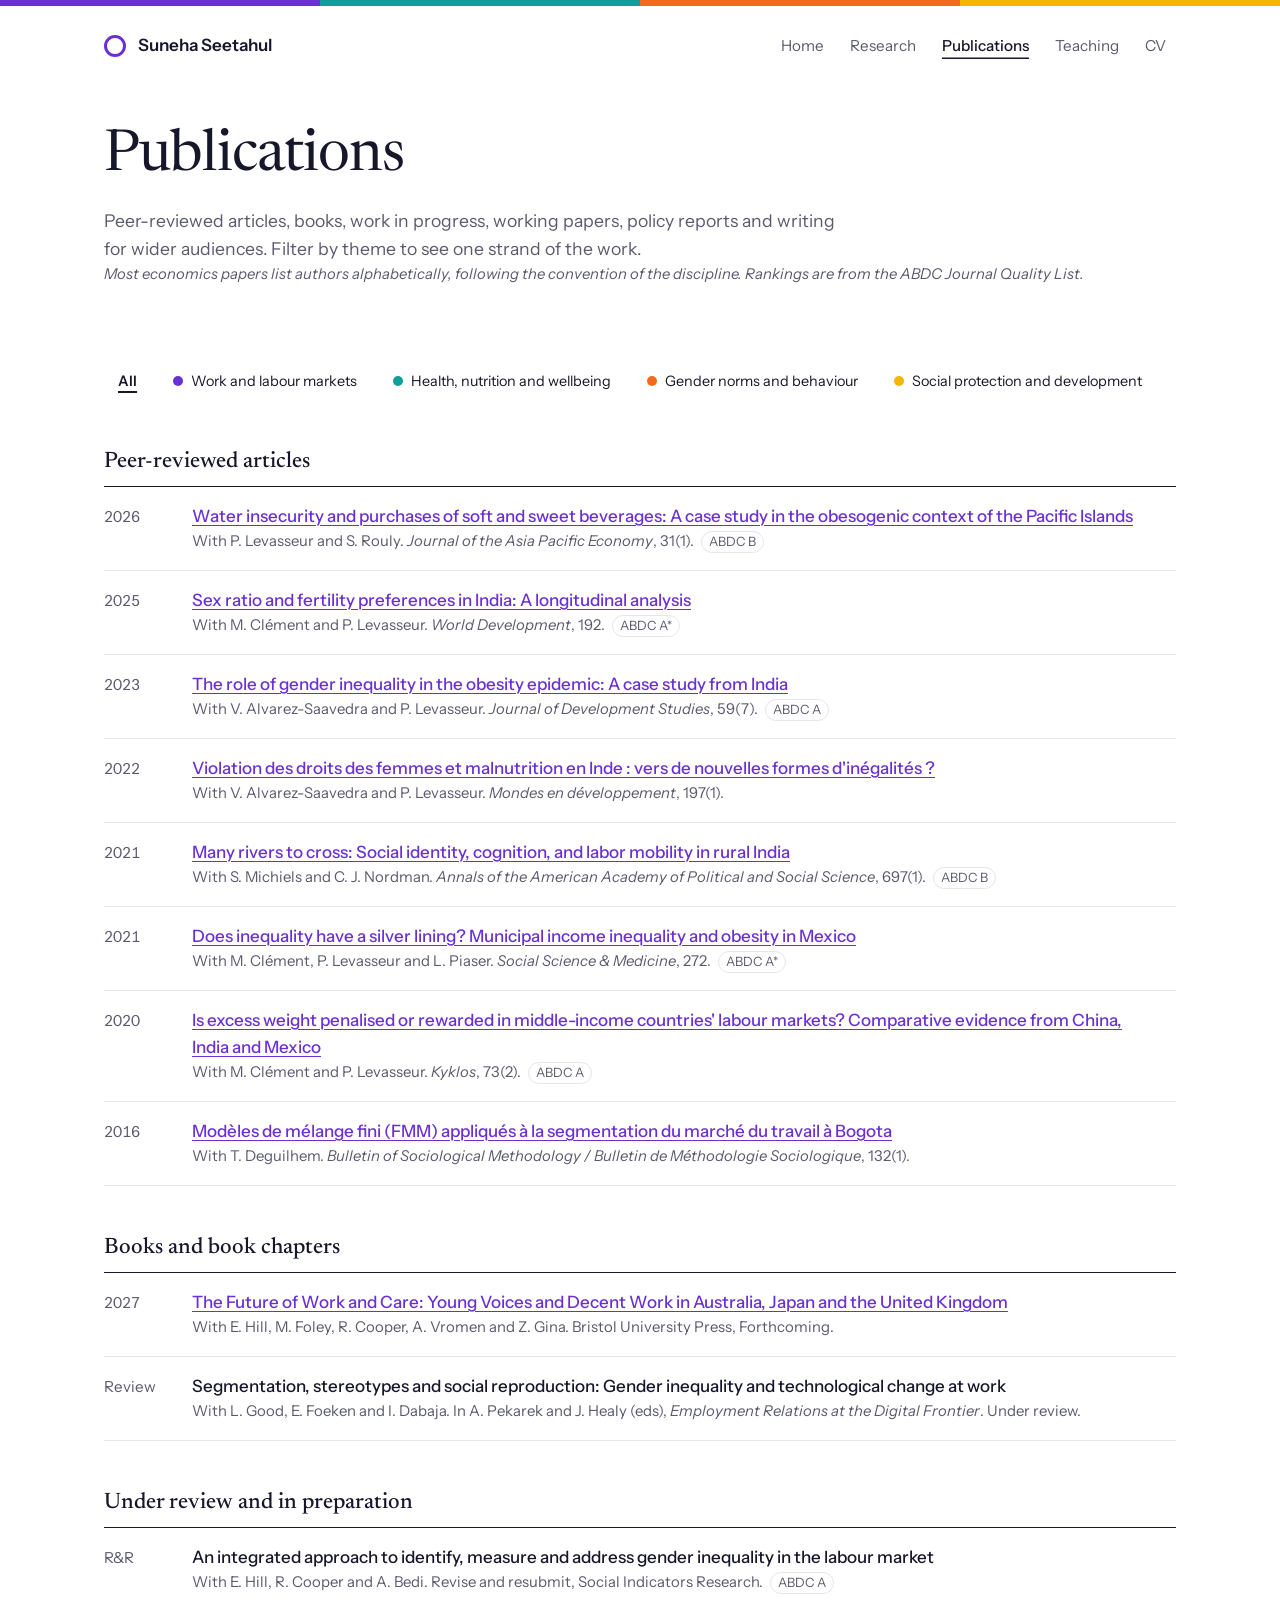
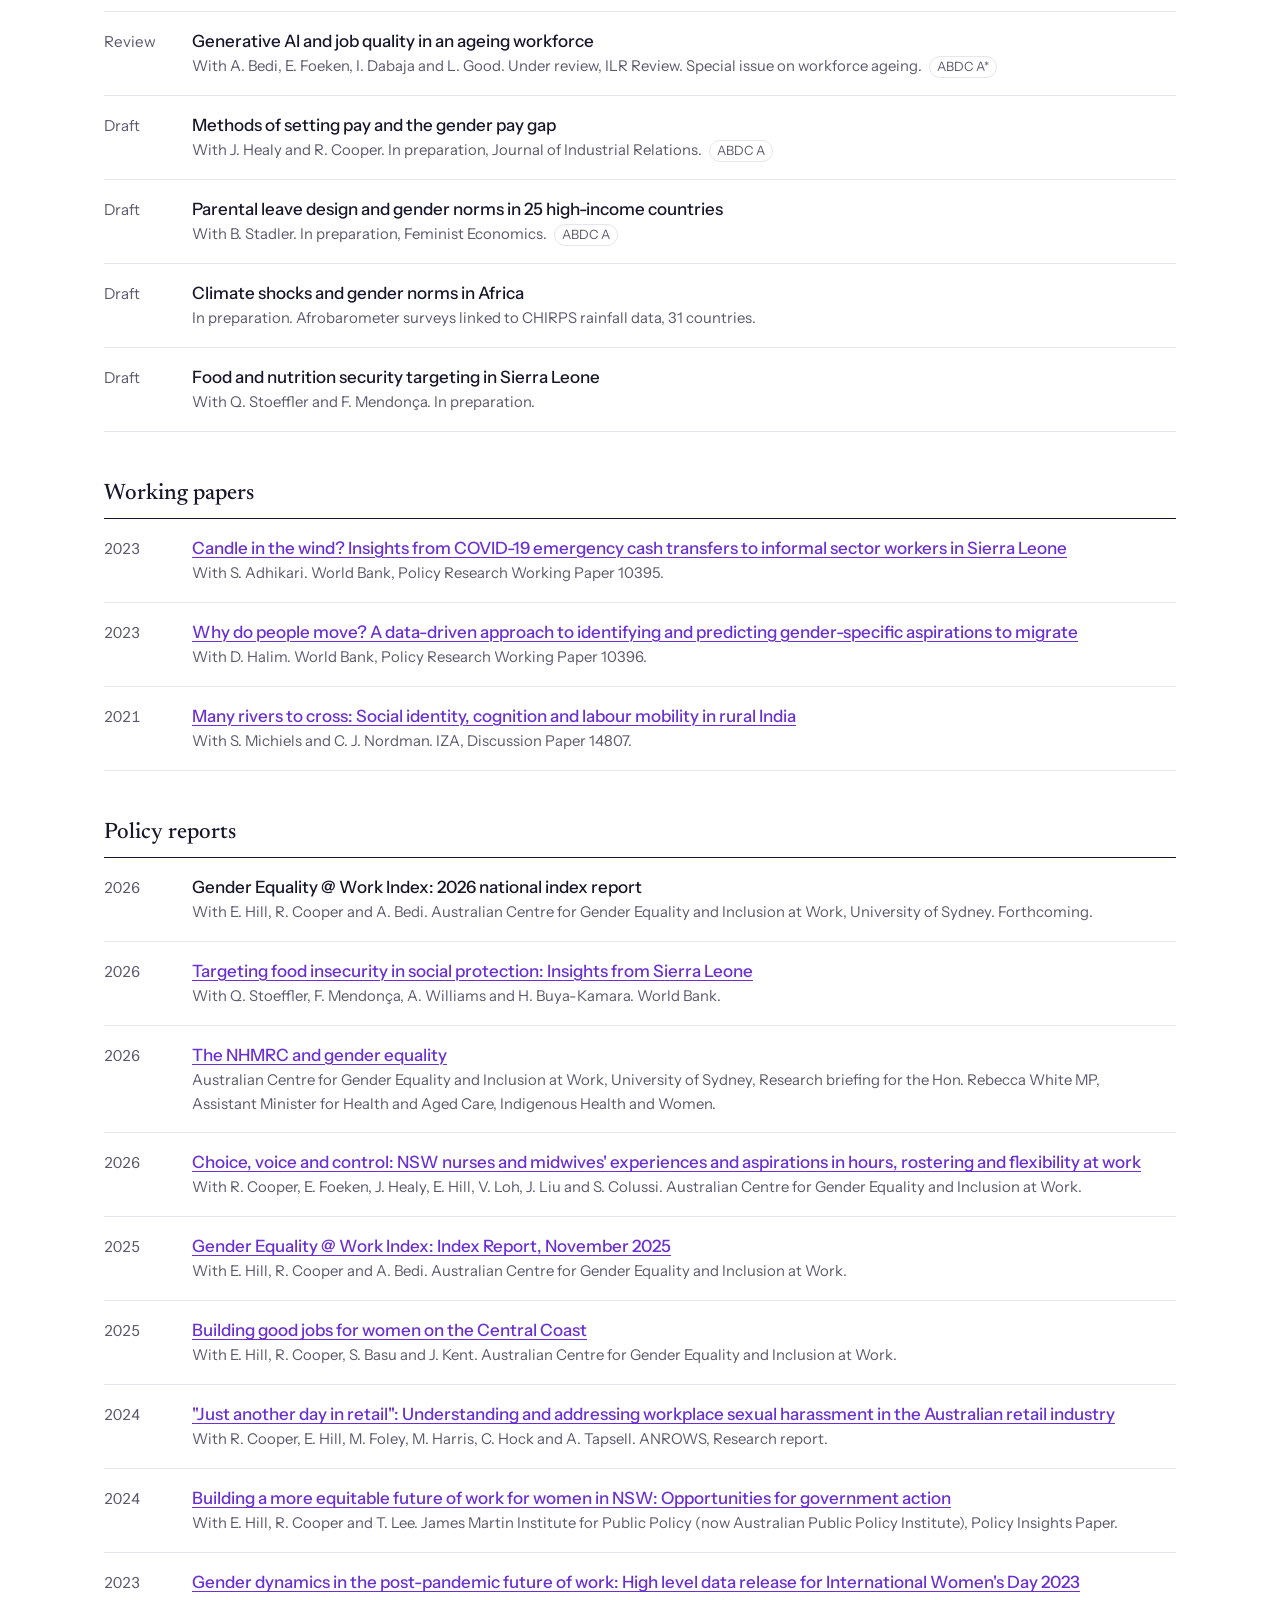
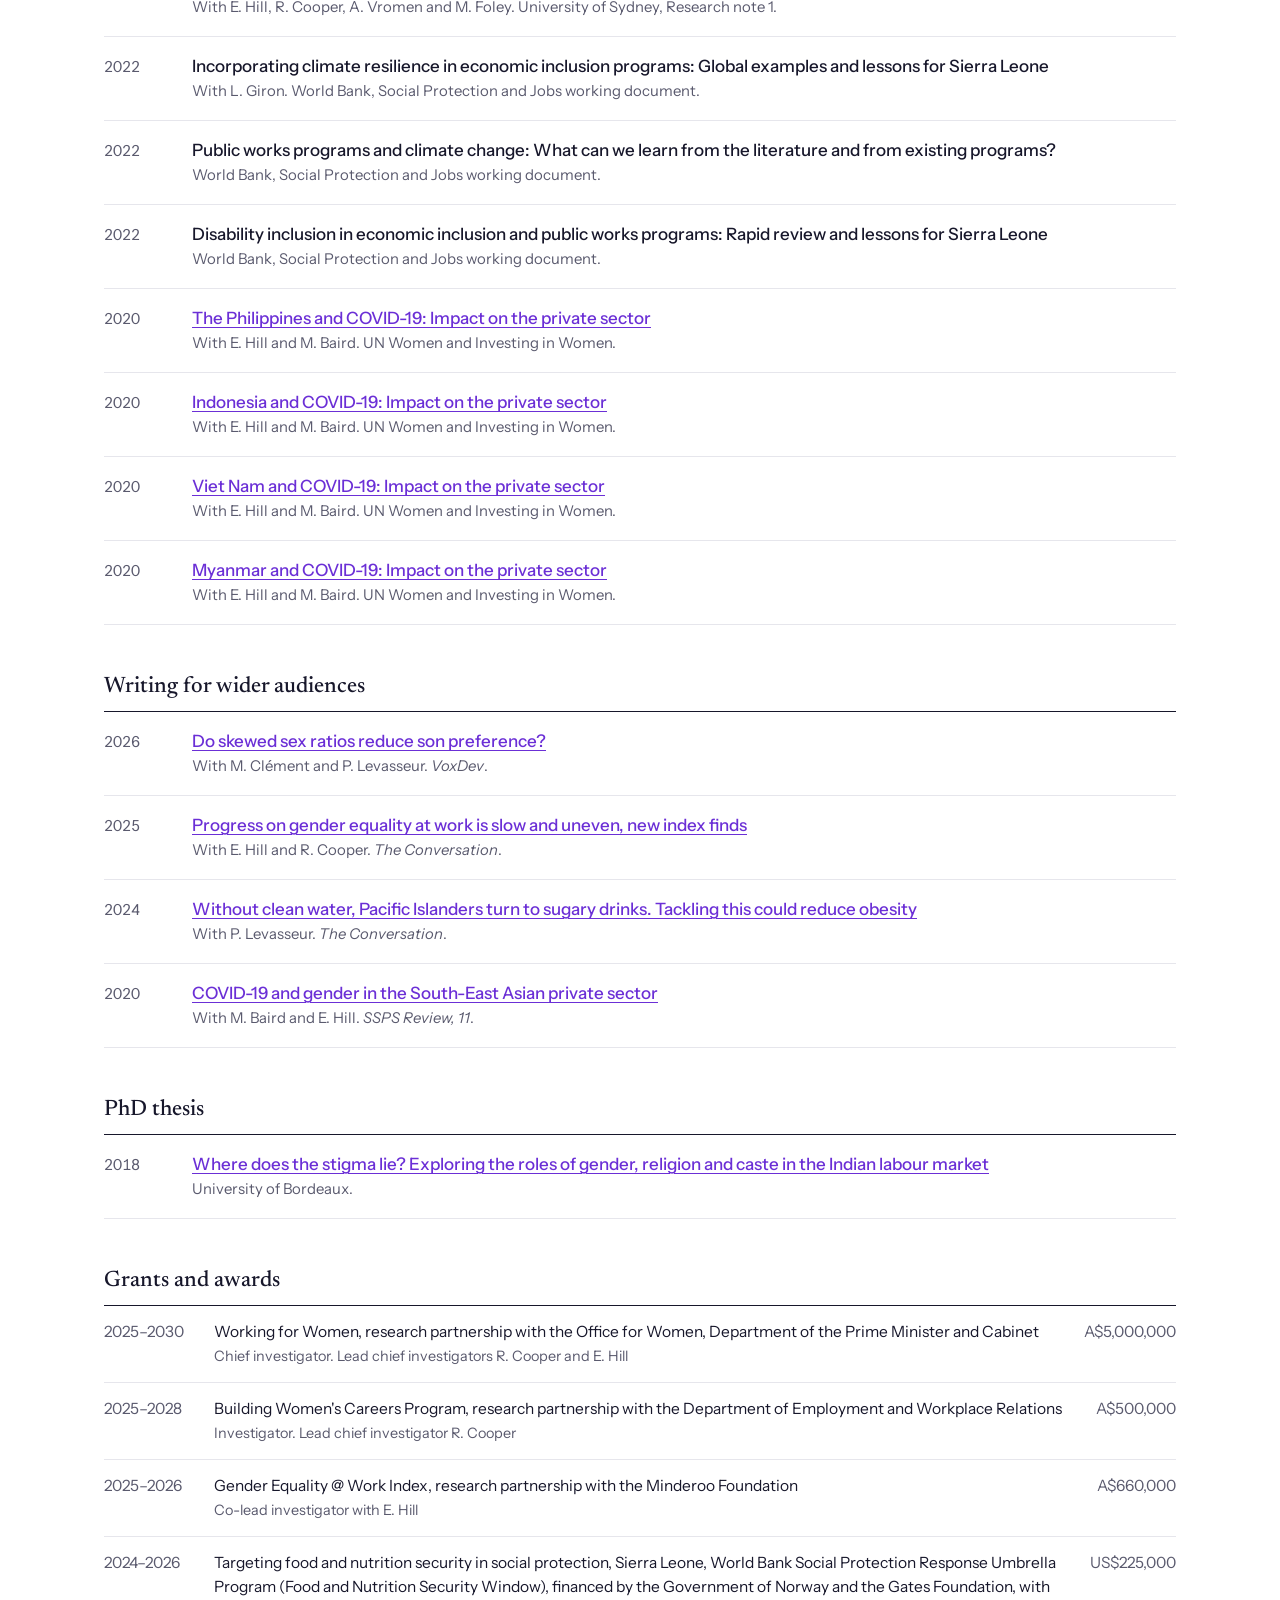
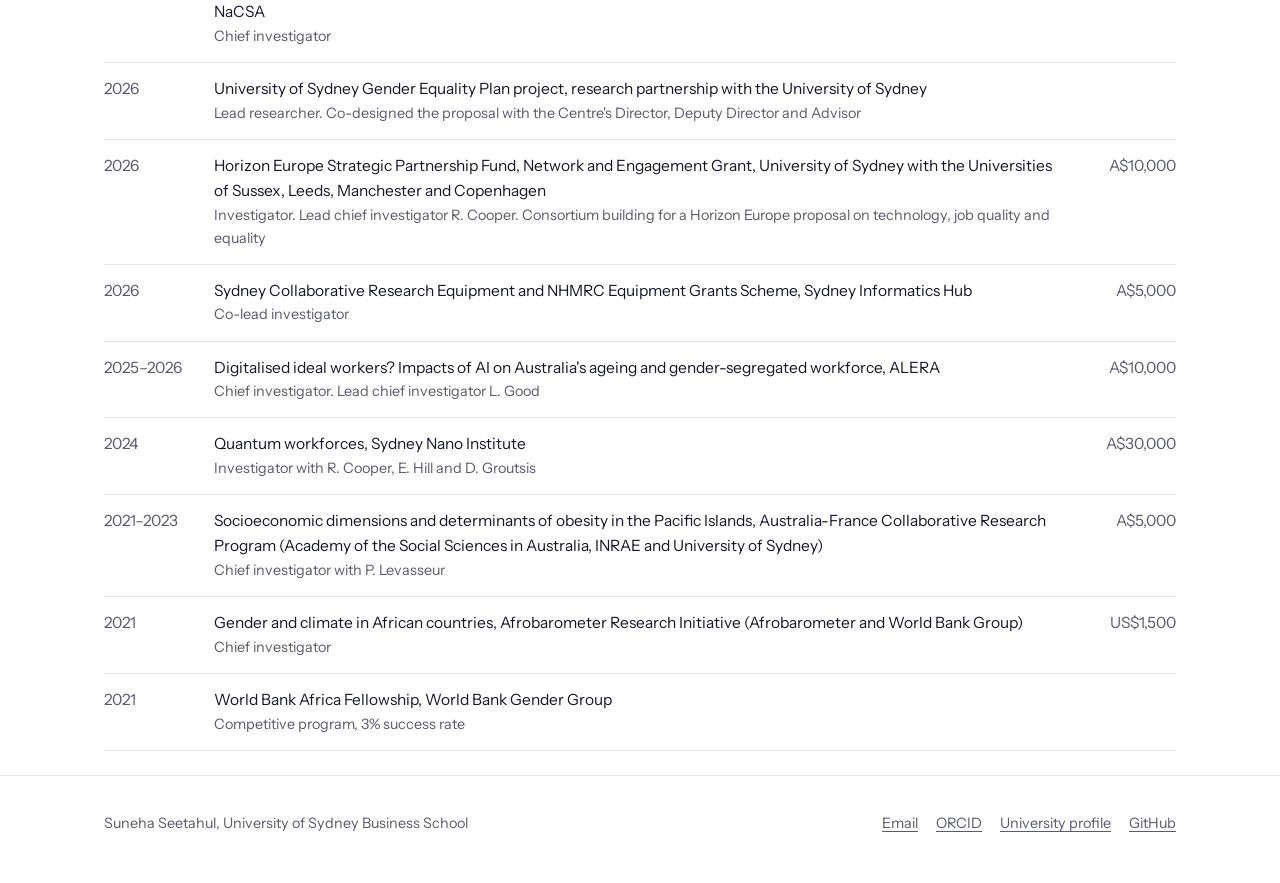
==== commit 7081e20b: "Add files via upload" ====
--- a/publications.html
+++ b/publications.html
@@ -8,7 +8,7 @@
 <link rel="preconnect" href="https://fonts.googleapis.com">
 <link rel="preconnect" href="https://fonts.gstatic.com" crossorigin>
 <link href="https://fonts.googleapis.com/css2?family=Instrument+Sans:wght@400;500;600&family=Newsreader:opsz,wght@6..72,400;6..72,500&display=swap" rel="stylesheet">
-<link rel="stylesheet" href="style.css">
+<link rel="stylesheet" href="style.css?v=20261026b">
 </head>
 <body>
 <a class="skip" href="#main">Skip to content</a>
@@ -38,7 +38,7 @@
   <div class="wrap">
     <div class="filters pub-filter" role="group" aria-label="Filter publications by theme">
       <button type="button" data-theme="all" aria-pressed="true">All</button>
-      <button type="button" class="t-work" data-theme="work" aria-pressed="false"><span class="theme-dot"></span>Labour markets and decent work</button>
+      <button type="button" class="t-work" data-theme="work" aria-pressed="false"><span class="theme-dot"></span>Work and labour markets</button>
       <button type="button" class="t-health" data-theme="health" aria-pressed="false"><span class="theme-dot"></span>Health, nutrition and wellbeing</button>
       <button type="button" class="t-norms" data-theme="norms" aria-pressed="false"><span class="theme-dot"></span>Gender norms and behaviour</button>
       <button type="button" class="t-protection" data-theme="protection" aria-pressed="false"><span class="theme-dot"></span>Social protection and development</button>
--- a/style.css
+++ b/style.css
@@ -102,10 +102,10 @@
 
 .portrait { position: relative; justify-self: end; width: 100%; max-width: 360px; }
 .portrait .frame {
-  aspect-ratio: 4 / 5; border-radius: 180px 180px 18px 18px; overflow: hidden;
+  aspect-ratio: 4 / 5; border-radius: 8px; overflow: hidden;
   background: var(--paper-2); position: relative;
 }
-.portrait img { width: 100%; height: 100%; object-fit: cover; }
+.portrait img { display: block; width: 100%; height: 100%; object-fit: cover; }
 .portrait .fallback {
   position: absolute; inset: 0; display: grid; place-items: center;
   font: 400 5rem/1 var(--serif); color: var(--slate);
@@ -120,7 +120,7 @@
 /* Bio (home) */
 .bio { display: grid; grid-template-columns: 240px minmax(0, 1fr); gap: 48px; align-items: start; padding-top: 32px; padding-bottom: 56px; }
 .bio .portrait { margin: 0; max-width: 240px; justify-self: start; }
-.bio .portrait .frame { border-radius: 120px 120px 14px 14px; }
+.bio .portrait .frame { border-radius: 8px; }
 .bio .portrait .fallback { font-size: 3.6rem; }
 .bio h1 { font: 500 2rem/1.15 var(--serif); letter-spacing: -0.01em; }
 .bio .role { color: var(--slate); margin: 8px 0 22px; font-size: 0.98rem; line-height: 1.5; }
@@ -306,3 +306,7 @@
 .themes a.theme:hover h3 { text-decoration: underline; text-underline-offset: 4px; }
 section.block + section.block { border-top-color: var(--rule); }
 .tgrid .tlist + h2 { margin-top: 36px; }
+.tgrid-2 { grid-template-columns: repeat(2, minmax(0, 1fr)); }
+@media (max-width: 900px) { .tgrid-2 { grid-template-columns: 1fr; } }
+.bio .portrait { align-self: center; }
+@media (max-width: 900px) { .bio .portrait { align-self: start; } }
